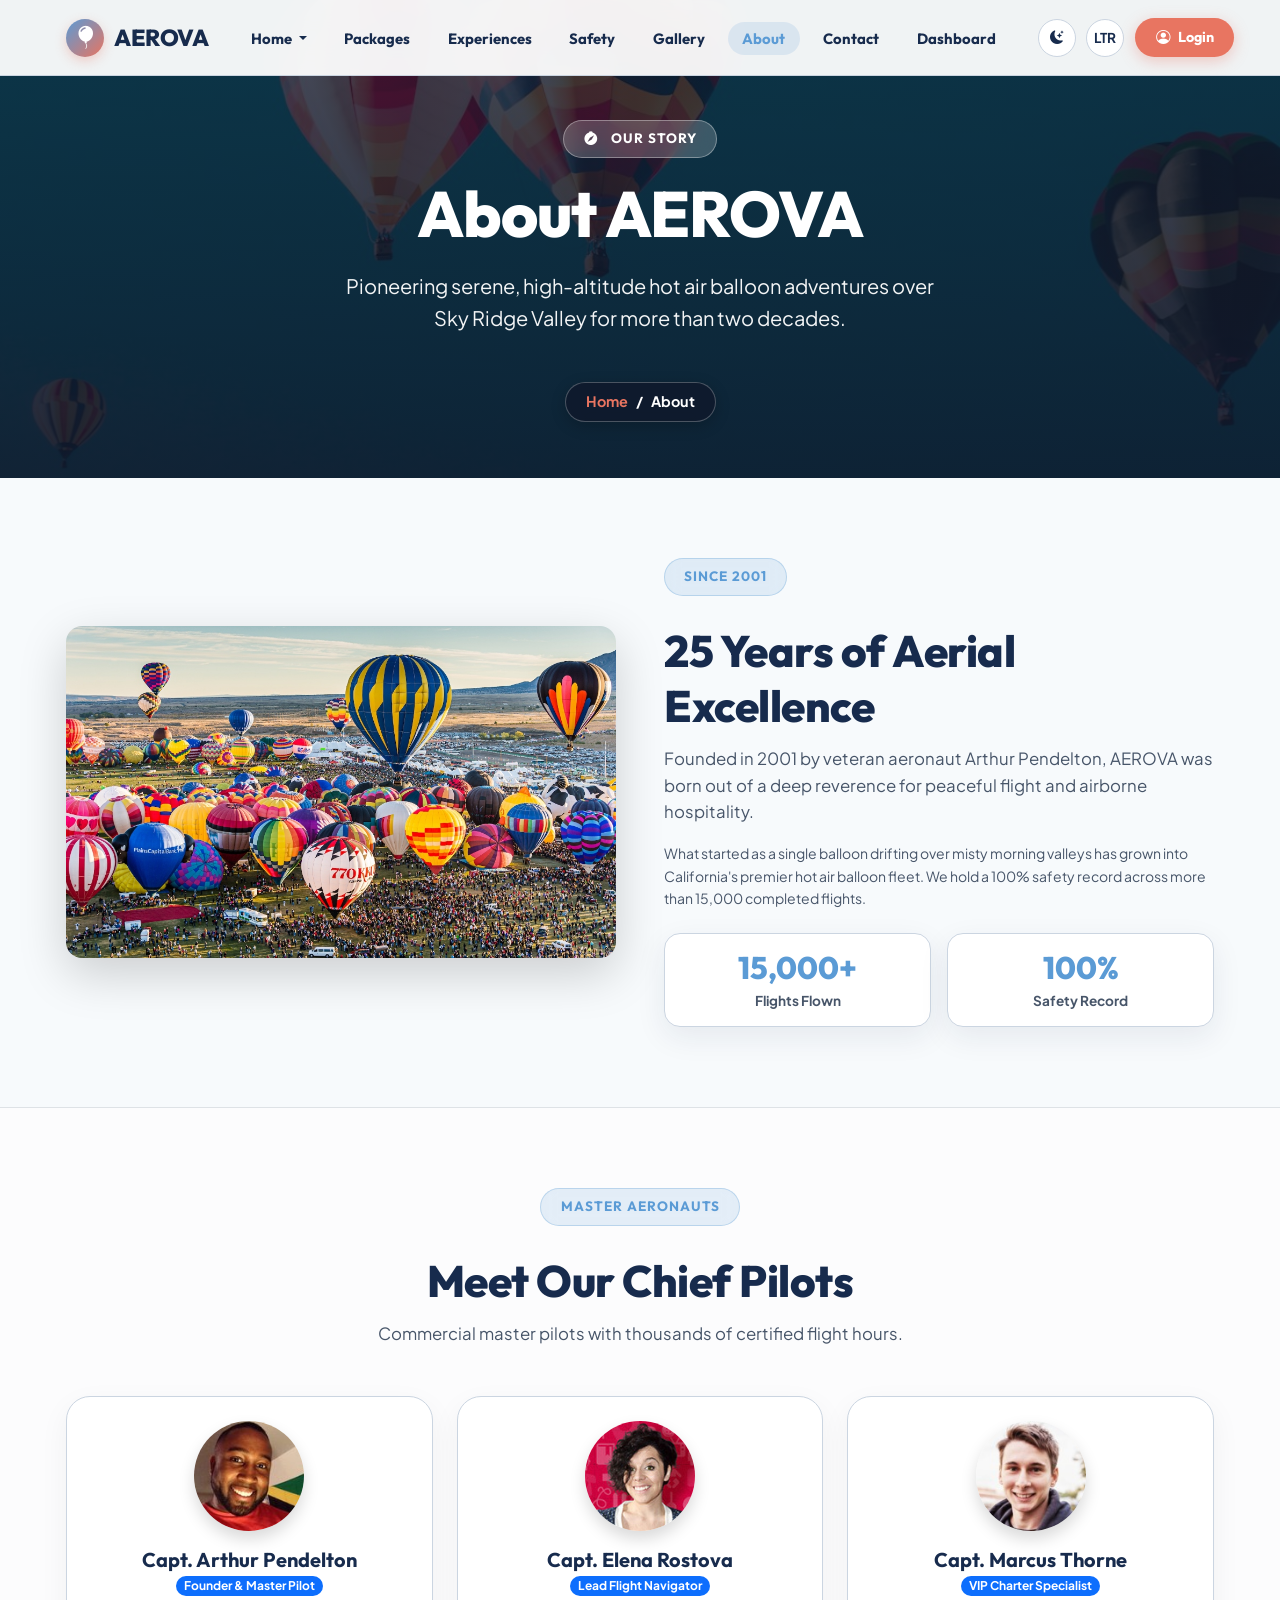
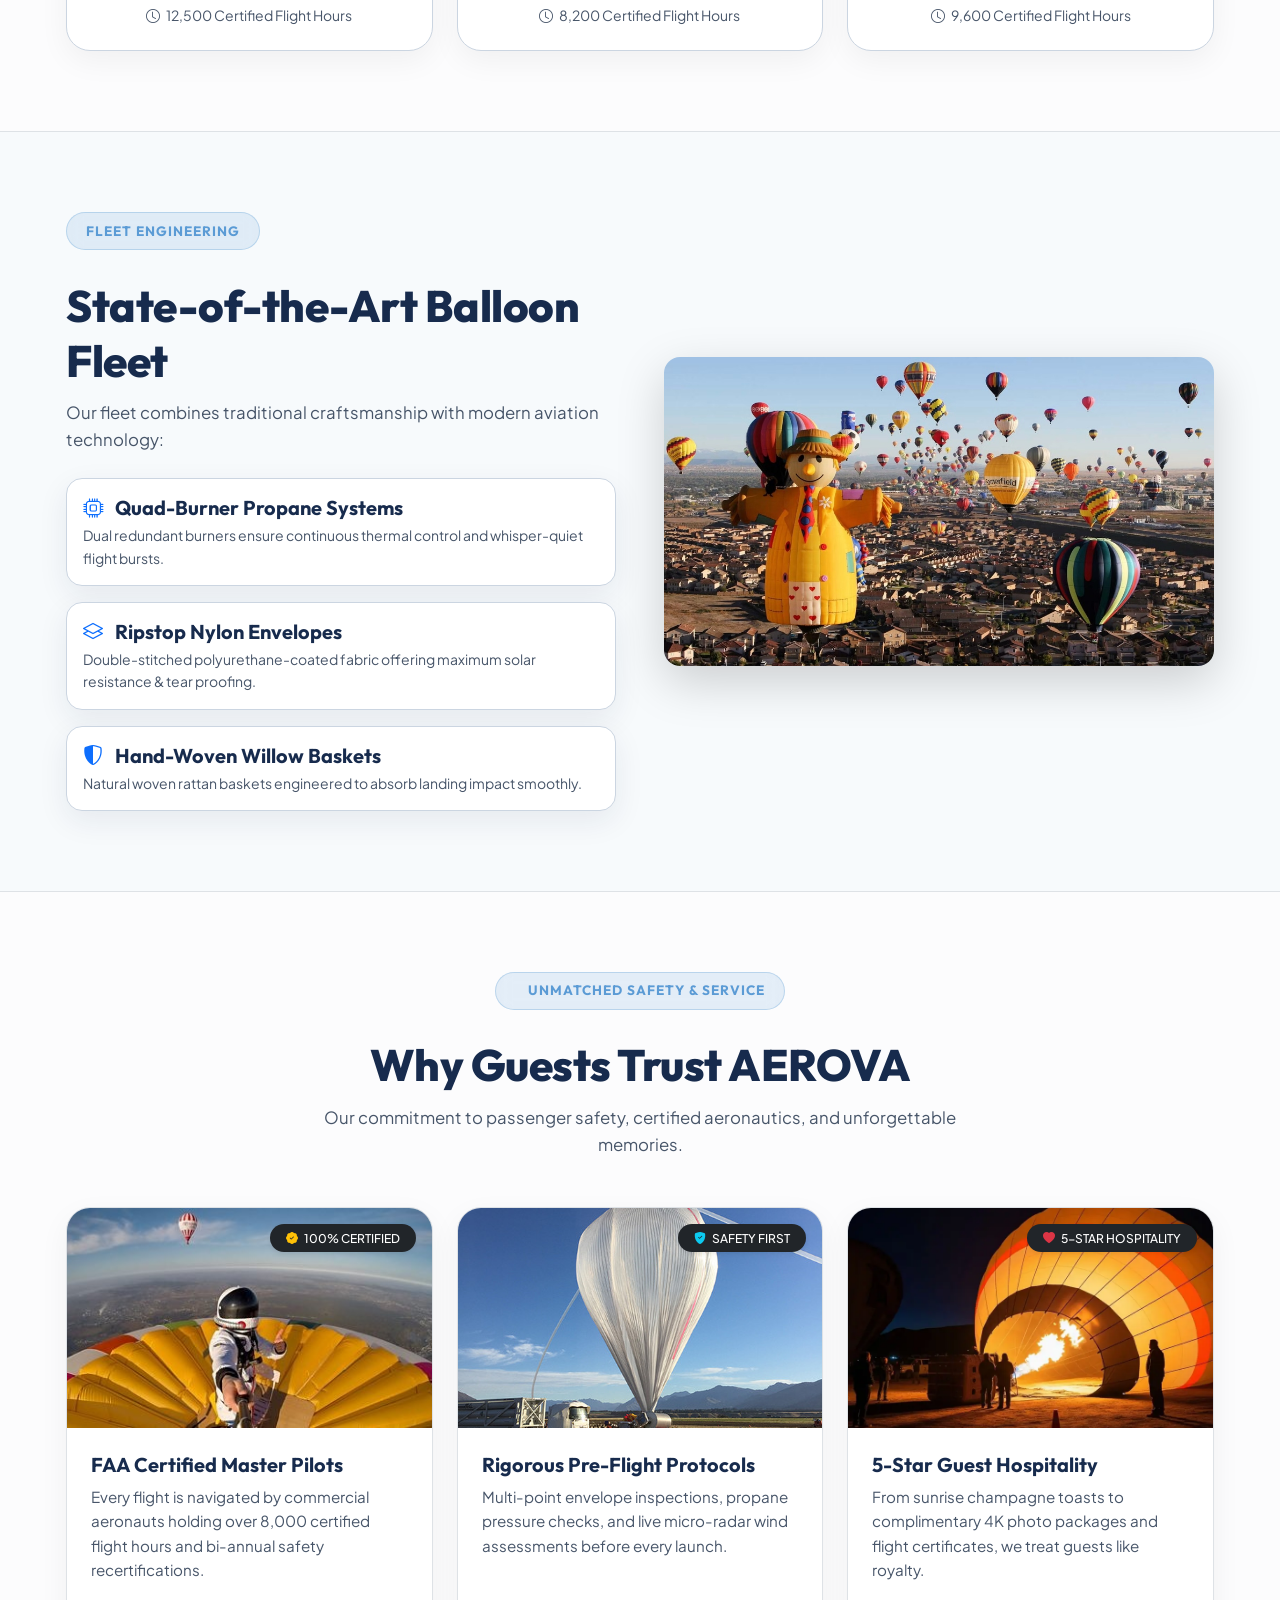
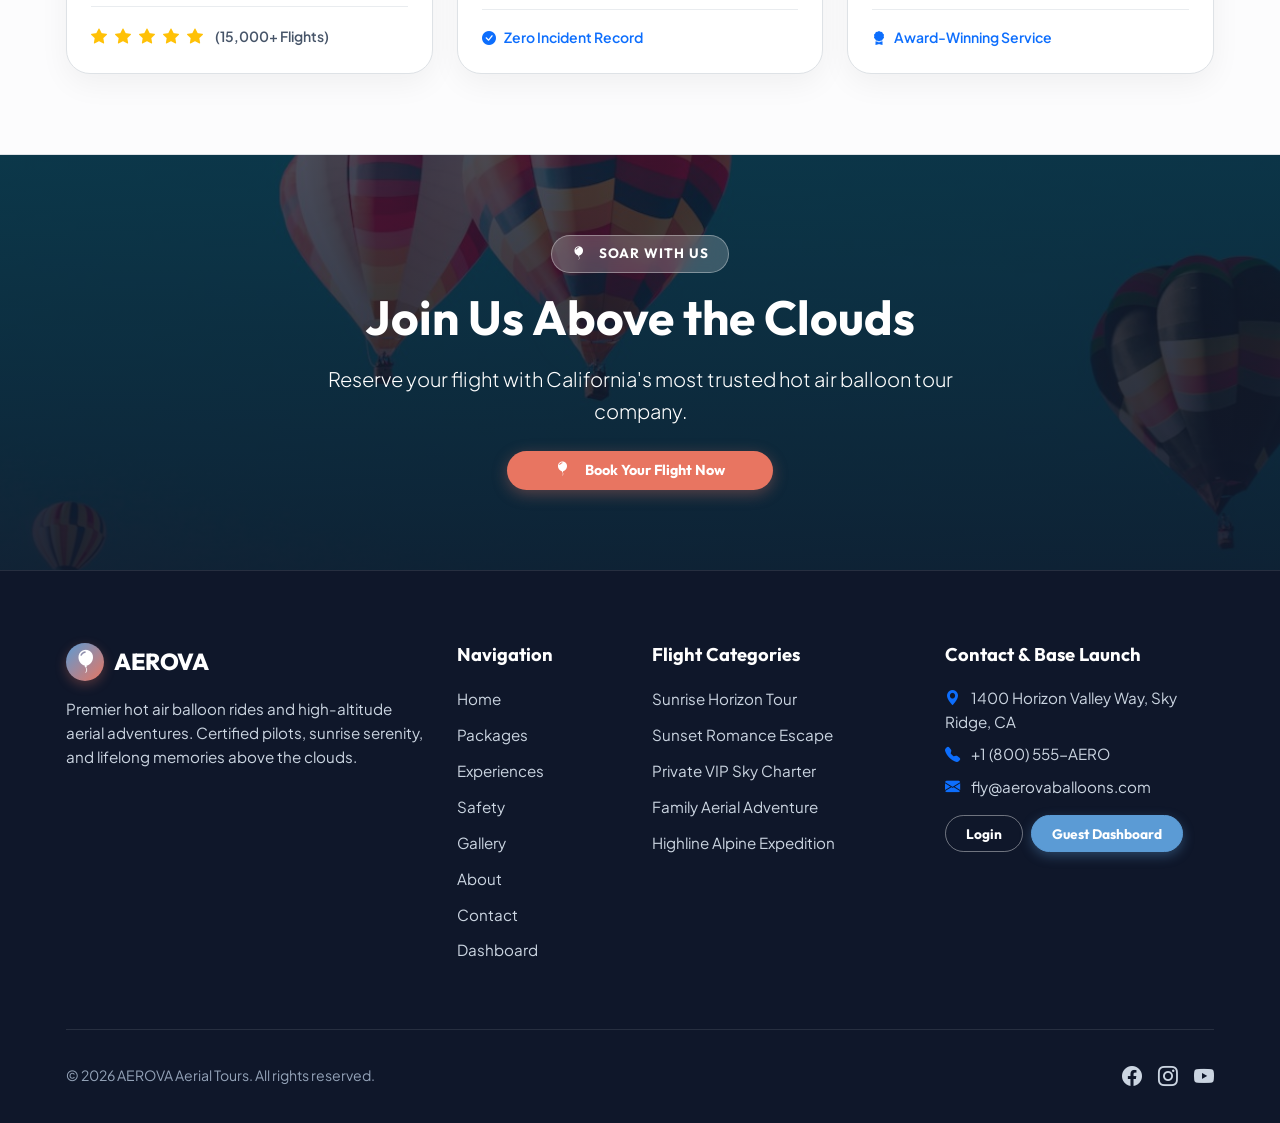
==== about.html @ 3c97b17f "first commit" ====
<!DOCTYPE html>
<html lang="en" data-theme="light" dir="ltr">
<head>
  <meta charset="UTF-8">
  <meta name="viewport" content="width=device-width, initial-scale=1.0">
  <title>AEROVA - About Our Fleet & Master Pilots</title>
  <meta name="description" content="Learn about AEROVA's history, FAA certified master pilots, balloon fleet engineering, and passion for hot air ballooning.">

  <!-- Bootstrap 5 CSS -->
  <link href="https://cdn.jsdelivr.net/npm/bootstrap@5.3.2/dist/css/bootstrap.min.css" rel="stylesheet">
  <!-- Bootstrap Icons -->
  <link href="https://cdn.jsdelivr.net/npm/bootstrap-icons@1.11.1/font/bootstrap-icons.css" rel="stylesheet">
  <!-- Master Stylesheet -->
  <link rel="stylesheet" href="assets/css/style.css">
  <!-- Favicon / Browser Tab Logo -->
  <link rel="icon" href="data:image/svg+xml,<svg xmlns='http://www.w3.org/2000/svg' viewBox='0 0 100 100'><defs><linearGradient id='aerovaGrad' x1='0%25' y1='0%25' x2='100%25' y2='100%25'><stop offset='0%25' stop-color='%23E87561'/><stop offset='100%25' stop-color='%235B9BD5'/></linearGradient></defs><circle cx='50' cy='50' r='50' fill='url(%23aerovaGrad)'/><path d='M50 18 C35 18 26 29 26 42 C26 53 35 63 43 69 L43 75 L57 75 L57 69 C65 63 74 53 74 42 C74 29 65 18 50 18 Z' fill='%23ffffff'/><rect x='44' y='78' width='12' height='8' rx='2' fill='%23ffffff'/><line x1='44' y1='73' x2='45' y2='78' stroke='%23ffffff' stroke-width='1.5'/><line x1='56' y1='73' x2='55' y2='78' stroke='%23ffffff' stroke-width='1.5'/></svg>" type="image/svg+xml">
</head>
<body>

  <!-- PAGE PRELOADER -->
  <div id="page-preloader" class="aerova-preloader">
    <div class="preloader-inner">
      <div class="preloader-balloon-wrapper">
        <div class="preloader-ring"></div>
        <div class="preloader-balloon">
          <i class="bi bi-balloon-fill"></i>
        </div>
      </div>
      <div class="preloader-brand">AEROVA</div>
      <div class="preloader-subtext">Preparing Sky Horizon Experience...</div>
      <div class="preloader-bar">
        <div class="preloader-progress"></div>
      </div>
    </div>
  </div>

  <!-- HEADER -->
  <header class="aerova-header">
    <div class="container">
      <nav class="navbar navbar-expand-lg navbar-light p-0">
        <a class="aerova-brand navbar-brand" href="index.html">
          <div class="aerova-brand-icon">
            <i class="bi bi-balloon-fill"></i>
          </div>
          <span>AEROVA</span>
        </a>

        <button class="navbar-toggler collapsed border-0 shadow-none p-2" type="button" data-bs-toggle="collapse" data-bs-target="#aerovaNavbar" aria-controls="aerovaNavbar" aria-expanded="false" aria-label="Toggle navigation">
          <span class="navbar-toggler-icon"></span>
        </button>

        <div class="collapse navbar-collapse" id="aerovaNavbar">
          <ul class="navbar-nav mx-auto mb-2 mb-lg-0 gap-lg-1">
            <li class="nav-item dropdown">
              <a class="aerova-nav-link dropdown-toggle" href="#" id="homeDropdown" role="button" data-bs-toggle="dropdown" aria-expanded="false">
                Home
              </a>
              <ul class="dropdown-menu border-0 shadow-lg rounded-3" aria-labelledby="homeDropdown">
                <li><a class="dropdown-item py-2 fw-semibold" href="index.html"><i class="bi bi-house-door-fill text-primary me-2"></i> Home 1 (Cinematic)</a></li>
                <li><a class="dropdown-item py-2 fw-semibold" href="home-2.html"><i class="bi bi-balloon-fill text-secondary me-2"></i> Home 2 (Bento & Split)</a></li>
              </ul>
            </li>
            <li class="nav-item"><a class="aerova-nav-link" href="packages.html">Packages</a></li>
            <li class="nav-item"><a class="aerova-nav-link" href="experiences.html">Experiences</a></li>
            <li class="nav-item"><a class="aerova-nav-link" href="weather.html">Safety</a></li>
            <li class="nav-item"><a class="aerova-nav-link" href="gallery.html">Gallery</a></li>
            <li class="nav-item"><a class="aerova-nav-link active" href="about.html">About</a></li>
            <li class="nav-item"><a class="aerova-nav-link" href="contact.html">Contact</a></li>
            <li class="nav-item"><a class="aerova-nav-link" href="dashboard.html">Dashboard</a></li>
          </ul>

          <div class="header-actions">
            <button class="btn-icon-toggle js-theme-toggle" title="Toggle Theme" aria-label="Toggle Theme">
              <i class="bi bi-moon-stars-fill js-theme-icon"></i>
            </button>
            <button class="btn-icon-toggle js-rtl-toggle" title="Toggle RTL" aria-label="Toggle LTR/RTL">
              <span class="js-rtl-label">LTR</span>
            </button>
            <a href="login.html" class="btn-primary-coral">
              <i class="bi bi-person-circle"></i> Login
            </a>
          </div>
        </div>
      </nav>
    </div>
  </header>

  <main>
    <!-- UNIFORM HEIGHT INNER HERO -->
    <section class="hero-inner" style="background-image: url('assets/images/about-hero-hd.jpg');">
      <div class="hero-overlay"></div>
      <div class="hero-inner-content">
        <span class="badge-eyebrow"><i class="bi bi-compass-fill me-1"></i> OUR STORY</span>
        <h1 class="hero-title">About AEROVA</h1>
        <p class="hero-subtitle">Pioneering serene, high-altitude hot air balloon adventures over Sky Ridge Valley for more than two decades.</p>
        <ul class="breadcrumb-custom">
          <li><a href="index.html">Home</a></li>
          <li>/</li>
          <li class="text-white">About</li>
        </ul>
      </div>
    </section>

    <!-- CONTENT SECTION 1: AEROVA STORY & ORIGIN -->
    <section class="section-padding">
      <div class="container">
        <div class="row align-items-center g-5">
          <div class="col-lg-6">
            <img src="assets/images/about-story.jpg" alt="AEROVA Heritage" class="img-fluid rounded-4 shadow-lg">
          </div>
          <div class="col-lg-6">
            <span class="badge-eyebrow badge-eyebrow-dark">SINCE 2001</span>
            <h2 class="section-title">25 Years of Aerial Excellence</h2>
            <p class="section-desc mb-3">
              Founded in 2001 by veteran aeronaut Arthur Pendelton, AEROVA was born out of a deep reverence for peaceful flight and airborne hospitality.
            </p>
            <p class="text-muted small mb-4">
              What started as a single balloon drifting over misty morning valleys has grown into California's premier hot air balloon fleet. We hold a 100% safety record across more than 15,000 completed flights.
            </p>
            <div class="row g-3">
              <div class="col-6">
                <div class="stat-box py-3">
                  <div class="stat-number">15,000+</div>
                  <div class="stat-label">Flights Flown</div>
                </div>
              </div>
              <div class="col-6">
                <div class="stat-box py-3">
                  <div class="stat-number">100%</div>
                  <div class="stat-label">Safety Record</div>
                </div>
              </div>
            </div>
          </div>
        </div>
      </div>
    </section>

    <!-- CONTENT SECTION 2: CHIEF PILOTS & AERONAUT CREW -->
    <section class="section-padding bg-light-subtle border-top border-bottom">
      <div class="container">
        <div class="section-header text-center">
          <span class="badge-eyebrow badge-eyebrow-dark">MASTER AERONAUTS</span>
          <h2 class="section-title">Meet Our Chief Pilots</h2>
          <p class="section-desc">Commercial master pilots with thousands of certified flight hours.</p>
        </div>

        <div class="row g-4">
          <!-- Pilot 1 -->
          <div class="col-lg-4 col-md-6">
            <div class="card-aerova text-center p-4">
              <img src="assets/images/about-pilot-1.jpg" alt="Captain Arthur Pendelton" class="rounded-circle mx-auto mb-3 shadow" style="width: 110px; height: 110px; object-fit: cover;">
              <h4 class="fw-bold fs-5 mb-1">Capt. Arthur Pendelton</h4>
              <span class="badge bg-primary rounded-pill w-auto mx-auto mb-2">Founder & Master Pilot</span>
              <p class="small text-muted mb-0"><i class="bi bi-clock me-1"></i> 12,500 Certified Flight Hours</p>
            </div>
          </div>

          <!-- Pilot 2 -->
          <div class="col-lg-4 col-md-6">
            <div class="card-aerova text-center p-4">
              <img src="assets/images/about-pilot-2.jpg" alt="Captain Elena Rostova" class="rounded-circle mx-auto mb-3 shadow" style="width: 110px; height: 110px; object-fit: cover;">
              <h4 class="fw-bold fs-5 mb-1">Capt. Elena Rostova</h4>
              <span class="badge bg-primary rounded-pill w-auto mx-auto mb-2">Lead Flight Navigator</span>
              <p class="small text-muted mb-0"><i class="bi bi-clock me-1"></i> 8,200 Certified Flight Hours</p>
            </div>
          </div>

          <!-- Pilot 3 -->
          <div class="col-lg-4 col-md-6">
            <div class="card-aerova text-center p-4">
              <img src="assets/images/about-pilot-3.jpg" alt="Captain Marcus Thorne" class="rounded-circle mx-auto mb-3 shadow" style="width: 110px; height: 110px; object-fit: cover;">
              <h4 class="fw-bold fs-5 mb-1">Capt. Marcus Thorne</h4>
              <span class="badge bg-primary rounded-pill w-auto mx-auto mb-2">VIP Charter Specialist</span>
              <p class="small text-muted mb-0"><i class="bi bi-clock me-1"></i> 9,600 Certified Flight Hours</p>
            </div>
          </div>
        </div>
      </div>
    </section>

    <!-- CONTENT SECTION 3: FLEET & ENVELOPE ENGINEERING -->
    <section class="section-padding">
      <div class="container">
        <div class="row align-items-center g-5">
          <div class="col-lg-6 order-lg-2">
            <img src="assets/images/about-fleet.jpg" alt="Fleet Engineering" class="img-fluid rounded-4 shadow-lg w-100 object-fit-cover" style="max-height: 380px;">
          </div>
          <div class="col-lg-6 order-lg-1">
            <span class="badge-eyebrow badge-eyebrow-dark">FLEET ENGINEERING</span>
            <h2 class="section-title">State-of-the-Art Balloon Fleet</h2>
            <p class="section-desc mb-4">
              Our fleet combines traditional craftsmanship with modern aviation technology:
            </p>

            <div class="stat-box text-start mb-3 p-3">
              <h5 class="fw-bold mb-1"><i class="bi bi-cpu text-primary me-2"></i> Quad-Burner Propane Systems</h5>
              <p class="small text-muted mb-0">Dual redundant burners ensure continuous thermal control and whisper-quiet flight bursts.</p>
            </div>

            <div class="stat-box text-start mb-3 p-3">
              <h5 class="fw-bold mb-1"><i class="bi bi-layers text-primary me-2"></i> Ripstop Nylon Envelopes</h5>
              <p class="small text-muted mb-0">Double-stitched polyurethane-coated fabric offering maximum solar resistance & tear proofing.</p>
            </div>

            <div class="stat-box text-start p-3">
              <h5 class="fw-bold mb-1"><i class="bi bi-shield-shaded text-primary me-2"></i> Hand-Woven Willow Baskets</h5>
              <p class="small text-muted mb-0">Natural woven rattan baskets engineered to absorb landing impact smoothly.</p>
            </div>
          </div>
        </div>
      </div>
    </section>

    <!-- CONTENT SECTION 4: PASSENGER TRUST & SAFETY EXCELLENCE -->
    <section class="section-padding bg-light-subtle border-top border-bottom">
      <div class="container">
        <div class="section-header text-center">
          <span class="badge-eyebrow badge-eyebrow-dark"><i class="bi bi-shield-check-fill me-1"></i> UNMATCHED SAFETY & SERVICE</span>
          <h2 class="section-title">Why Guests Trust AEROVA</h2>
          <p class="section-desc">Our commitment to passenger safety, certified aeronautics, and unforgettable memories.</p>
        </div>

        <div class="row g-4">
          <!-- Card 1 -->
          <div class="col-lg-4 col-md-6">
            <div class="card-aerova h-100 d-flex flex-column overflow-hidden border p-0">
              <div class="position-relative" style="height: 220px;">
                <img src="assets/images/about-trust-1.jpg" alt="FAA Certified Master Pilots" class="w-100 h-100 object-fit-cover">
                <span class="badge position-absolute top-0 end-0 m-3 px-3 py-2 rounded-pill bg-dark text-white fw-medium shadow-sm fs-7">
                  <i class="bi bi-patch-check-fill text-warning me-1"></i> 100% CERTIFIED
                </span>
              </div>
              <div class="p-4 d-flex flex-column flex-grow-1">
                <h4 class="fw-bold fs-5 mb-2">FAA Certified Master Pilots</h4>
                <p class="card-desc-aerova small text-muted mb-4">
                  Every flight is navigated by commercial aeronauts holding over 8,000 certified flight hours and bi-annual safety recertifications.
                </p>
                <div class="mt-auto pt-3 border-top border-light-subtle d-flex align-items-center gap-2 text-warning fs-6 fw-semibold">
                  <i class="bi bi-star-fill"></i><i class="bi bi-star-fill"></i><i class="bi bi-star-fill"></i><i class="bi bi-star-fill"></i><i class="bi bi-star-fill"></i>
                  <span class="text-muted small ms-1">(15,000+ Flights)</span>
                </div>
              </div>
            </div>
          </div>

          <!-- Card 2 -->
          <div class="col-lg-4 col-md-6">
            <div class="card-aerova h-100 d-flex flex-column overflow-hidden border p-0">
              <div class="position-relative" style="height: 220px;">
                <img src="assets/images/about-trust-2.jpg" alt="Pre-Flight Safety Protocols" class="w-100 h-100 object-fit-cover">
                <span class="badge position-absolute top-0 end-0 m-3 px-3 py-2 rounded-pill bg-dark text-white fw-medium shadow-sm fs-7">
                  <i class="bi bi-shield-fill-check text-info me-1"></i> SAFETY FIRST
                </span>
              </div>
              <div class="p-4 d-flex flex-column flex-grow-1">
                <h4 class="fw-bold fs-5 mb-2">Rigorous Pre-Flight Protocols</h4>
                <p class="card-desc-aerova small text-muted mb-4">
                  Multi-point envelope inspections, propane pressure checks, and live micro-radar wind assessments before every launch.
                </p>
                <div class="mt-auto pt-3 border-top border-light-subtle d-flex align-items-center text-primary fw-semibold small">
                  <i class="bi bi-check-circle-fill me-2"></i> Zero Incident Record
                </div>
              </div>
            </div>
          </div>

          <!-- Card 3 -->
          <div class="col-lg-4 col-md-6">
            <div class="card-aerova h-100 d-flex flex-column overflow-hidden border p-0">
              <div class="position-relative" style="height: 220px;">
                <img src="assets/images/about-trust-3.jpg" alt="5-Star Passenger Hospitality" class="w-100 h-100 object-fit-cover">
                <span class="badge position-absolute top-0 end-0 m-3 px-3 py-2 rounded-pill bg-dark text-white fw-medium shadow-sm fs-7">
                  <i class="bi bi-heart-fill text-danger me-1"></i> 5-STAR HOSPITALITY
                </span>
              </div>
              <div class="p-4 d-flex flex-column flex-grow-1">
                <h4 class="fw-bold fs-5 mb-2">5-Star Guest Hospitality</h4>
                <p class="card-desc-aerova small text-muted mb-4">
                  From sunrise champagne toasts to complimentary 4K photo packages and flight certificates, we treat guests like royalty.
                </p>
                <div class="mt-auto pt-3 border-top border-light-subtle d-flex align-items-center text-primary fw-semibold small">
                  <i class="bi bi-award-fill me-2"></i> Award-Winning Service
                </div>
              </div>
            </div>
          </div>
        </div>
      </div>
    </section>

    <!-- CONTENT SECTION 5: JOIN US IN THE SKY CTA -->
    <section class="section-padding text-white position-relative" style="background-image: url('assets/images/about-cta-bg.jpg'); background-size: cover; background-position: center;">
      <div class="hero-overlay"></div>
      <div class="container position-relative z-2 text-center" style="max-width: 720px;">
        <span class="badge-eyebrow mb-3"><i class="bi bi-balloon-fill me-1"></i> SOAR WITH US</span>
        <h2 class="display-5 fw-bold text-white mb-3">Join Us Above the Clouds</h2>
        <p class="lead opacity-90 mb-4">
          Reserve your flight with California's most trusted hot air balloon tour company.
        </p>
        <a href="packages.html" class="btn-primary-coral btn-lg px-5">
          <i class="bi bi-balloon-fill me-2"></i> Book Your Flight Now
        </a>
      </div>
    </section>
  </main>

  <!-- FOOTER -->
  <footer class="aerova-footer">
    <div class="container">
      <div class="row g-4 mb-5">
        <div class="col-lg-4">
          <a class="aerova-brand text-white mb-3" href="index.html">
            <div class="aerova-brand-icon">
              <i class="bi bi-balloon-fill"></i>
            </div>
            <span>AEROVA</span>
          </a>
          <p class="footer-brand-desc">
            Premier hot air balloon rides and high-altitude aerial adventures. Certified pilots, sunrise serenity, and lifelong memories above the clouds.
          </p>
        </div>

        <div class="col-6 col-lg-2">
          <h5 class="footer-title">Navigation</h5>
          <ul class="footer-links">
            <li><a href="index.html">Home</a></li>
            <li><a href="packages.html">Packages</a></li>
            <li><a href="experiences.html">Experiences</a></li>
            <li><a href="weather.html">Safety</a></li>
            <li><a href="gallery.html">Gallery</a></li>
            <li><a href="about.html">About</a></li>
            <li><a href="contact.html">Contact</a></li>
            <li><a href="dashboard.html">Dashboard</a></li>
          </ul>
        </div>

        <div class="col-6 col-lg-3">
          <h5 class="footer-title">Flight Categories</h5>
          <ul class="footer-links">
            <li><a href="packages.html">Sunrise Horizon Tour</a></li>
            <li><a href="packages.html">Sunset Romance Escape</a></li>
            <li><a href="packages.html">Private VIP Sky Charter</a></li>
            <li><a href="packages.html">Family Aerial Adventure</a></li>
            <li><a href="packages.html">Highline Alpine Expedition</a></li>
          </ul>
        </div>

        <div class="col-lg-3">
          <h5 class="footer-title">Contact & Base Launch</h5>
          <p class="small footer-contact-item mb-2"><i class="bi bi-geo-alt-fill text-primary me-2"></i> 1400 Horizon Valley Way, Sky Ridge, CA</p>
          <p class="small footer-contact-item mb-2"><i class="bi bi-telephone-fill text-primary me-2"></i> +1 (800) 555-AERO</p>
          <p class="small footer-contact-item mb-3"><i class="bi bi-envelope-fill text-primary me-2"></i> fly@aerovaballoons.com</p>
          <div class="d-flex flex-wrap align-items-center gap-2 mt-3">
            <a href="login.html" class="btn-footer-login">Login</a>
            <a href="dashboard.html" class="btn-footer-dashboard">Guest Dashboard</a>
          </div>
        </div>
      </div>

      <div class="footer-bottom d-flex flex-column flex-sm-row justify-content-between align-items-center gap-3">
        <div>&copy; 2026 AEROVA Aerial Tours. All rights reserved.</div>
        <div class="d-flex gap-3">
          <a href="#" aria-label="Facebook"><i class="bi bi-facebook fs-5"></i></a>
          <a href="#" aria-label="Instagram"><i class="bi bi-instagram fs-5"></i></a>
          <a href="#" aria-label="YouTube"><i class="bi bi-youtube fs-5"></i></a>
        </div>
      </div>
    </div>
  </footer>

  <button class="back-to-top js-back-to-top" title="Back to top" aria-label="Back to top">
    <i class="bi bi-arrow-up-short fs-3"></i>
  </button>

  <script src="https://cdn.jsdelivr.net/npm/bootstrap@5.3.2/dist/js/bootstrap.bundle.min.js"></script>
  <script src="assets/js/main.js"></script>
</body>
</html>
---- assets/css/style.css ----
/* ==========================================================================
   AEROVA - HOT AIR BALLOON RIDE & AERIAL TOUR COMPANY
   Design Token & Master Stylesheet: "Sky Horizon" Theme
   High Contrast & Accessibility Optimized (Light & Dark Modes)
   ========================================================================== */

/* --------------------------------------------------------------------------
   1. Google Fonts & CSS Custom Properties (Design Tokens)
   -------------------------------------------------------------------------- */
@import url('https://fonts.googleapis.com/css2?family=Outfit:wght@300;400;500;600;700;800&family=Plus+Jakarta+Sans:wght@400;500;600;700;800&display=swap');

:root {
  /* Brand Palette - Sky Horizon */
  --primary: #5B9BD5;          /* Sky Blue */
  --primary-hover: #3B7BB5;
  --secondary: #E87561;        /* Sunrise Coral */
  --secondary-hover: #C65440;
  --dark: #172B4D;             /* Deep Navy */
  --bg-main: #F7FAFC;          /* Cloud White */
  --surface: #FFFFFF;
  --warm-accent: #E8D7B5;      /* Warm Sand */
  --muted-text: #475569;       /* Dark slate for high contrast in light mode */
  --border-color: #CBD5E1;
  --card-shadow: 0 10px 30px rgba(23, 43, 77, 0.08);
  --card-shadow-hover: 0 20px 40px rgba(23, 43, 77, 0.15);

  /* Typography */
  --font-heading: 'Outfit', sans-serif;
  --font-body: 'Plus Jakarta Sans', sans-serif;

  /* Spacing & Borders */
  --radius-sm: 8px;
  --radius-md: 16px;
  --radius-lg: 24px;
  --radius-pill: 9999px;

  /* Transitions */
  --transition-fast: 0.2s ease;
  --transition-normal: 0.3s cubic-bezier(0.16, 1, 0.3, 1);
}

/* Dark Mode Tokens */
[data-theme="dark"] {
  --bg-main: #0B1320;
  --surface: #152238;
  --dark: #F8FAFC;             /* Pure bright text */
  --muted-text: #94A3B8;       /* High-contrast slate in dark mode */
  --border-color: #2D3748;
  --card-shadow: 0 10px 30px rgba(0, 0, 0, 0.4);
  --card-shadow-hover: 0 20px 40px rgba(0, 0, 0, 0.6);
  --warm-accent: #2A364F;
}

/* --------------------------------------------------------------------------
   2. Base Reset & High-Contrast Typography
   -------------------------------------------------------------------------- */
* {
  box-sizing: border-box;
  margin: 0;
  padding: 0;
}

html {
  scroll-behavior: smooth;
  font-size: 16px;
}

body {
  font-family: var(--font-body);
  background-color: var(--bg-main);
  color: var(--dark);
  line-height: 1.6;
  overflow-x: hidden;
  transition: background-color var(--transition-normal), color var(--transition-normal);
}

h1, h2, h3, h4, h5, h6 {
  font-family: var(--font-heading);
  color: var(--dark);
  font-weight: 700;
  line-height: 1.25;
}

a {
  text-decoration: none;
  color: inherit;
  transition: color var(--transition-fast);
}

img {
  max-width: 100%;
  height: auto;
  display: block;
}

/* Override utility text-muted to ensure high contrast in BOTH themes */
.text-muted {
  color: var(--muted-text) !important;
}

[data-theme="dark"] .bg-light-subtle {
  background-color: #111C2E !important;
  border-color: #1E293B !important;
}

[data-theme="dark"] .bg-white {
  background-color: #152238 !important;
  color: #F8FAFC !important;
}

[data-theme="dark"] .text-dark {
  color: #F8FAFC !important;
}

/* --------------------------------------------------------------------------
   3. RTL Direction Adjustments
   -------------------------------------------------------------------------- */
[dir="rtl"] {
  direction: rtl;
  text-align: right;
}

[dir="rtl"] .ms-auto { margin-right: auto !important; margin-left: 0 !important; }
[dir="rtl"] .me-auto { margin-left: auto !important; margin-right: 0 !important; }
[dir="rtl"] .text-end { text-align: left !important; }
[dir="rtl"] .text-start { text-align: right !important; }

/* --------------------------------------------------------------------------
   4. Header & Navigation Bar
   -------------------------------------------------------------------------- */
.aerova-header {
  position: fixed;
  top: 0;
  left: 0;
  right: 0;
  z-index: 1050;
  background-color: rgba(255, 255, 255, 0.94);
  backdrop-filter: blur(14px);
  -webkit-backdrop-filter: blur(14px);
  border-bottom: 1px solid var(--border-color);
  transition: all var(--transition-normal);
  padding: 0.85rem 0;
}

[data-theme="dark"] .aerova-header {
  background-color: rgba(21, 34, 56, 0.95);
}

.aerova-header .container {
  display: flex;
  align-items: center;
  justify-content: space-between;
}

.aerova-header .navbar {
  width: 100%;
  display: flex;
  align-items: center;
  justify-content: space-between;
}

.aerova-brand {
  display: flex;
  align-items: center;
  gap: 0.65rem;
  font-family: var(--font-heading);
  font-size: 1.45rem;
  font-weight: 800;
  color: var(--dark);
  letter-spacing: -0.5px;
  text-decoration: none;
  flex-shrink: 0;
}

.aerova-brand-icon {
  width: 38px;
  height: 38px;
  background: linear-gradient(135deg, var(--primary) 0%, var(--secondary) 100%);
  border-radius: 50%;
  display: flex;
  align-items: center;
  justify-content: center;
  color: #fff;
  box-shadow: 0 4px 12px rgba(232, 117, 97, 0.3);
}

.aerova-nav-link {
  font-family: var(--font-heading);
  font-weight: 700;
  font-size: 0.92rem;
  color: var(--dark);
  padding: 0.45rem 0.85rem;
  border-radius: var(--radius-pill);
  transition: all var(--transition-fast);
  text-decoration: none;
  white-space: nowrap;
}

.aerova-nav-link:hover,
.aerova-nav-link.active {
  color: var(--primary);
  background-color: rgba(91, 155, 213, 0.15);
}

.aerova-header .navbar-toggler {
  border: 1.5px solid var(--border-color);
  border-radius: var(--radius-sm);
  padding: 0.45rem 0.65rem;
  background-color: var(--surface);
  color: var(--dark);
  box-shadow: none !important;
  outline: none !important;
  cursor: pointer;
  align-items: center;
  justify-content: center;
}

.aerova-header .navbar-toggler:focus {
  box-shadow: 0 0 0 3px rgba(91, 155, 213, 0.25) !important;
}

.aerova-header .navbar-toggler-icon {
  background-image: url("data:image/svg+xml,%3csvg xmlns='http://www.w3.org/2000/svg' viewBox='0 0 30 30'%3e%3cpath stroke='%23172B4D' stroke-linecap='round' stroke-miterlimit='10' stroke-width='2.5' d='M4 7h22M4 15h22M4 23h22'/%3e%3c/svg%3e");
  transition: background-image 0.25s ease;
}

[data-theme="dark"] .aerova-header .navbar-toggler-icon {
  background-image: url("data:image/svg+xml,%3csvg xmlns='http://www.w3.org/2000/svg' viewBox='0 0 30 30'%3e%3cpath stroke='%23F8FAFC' stroke-linecap='round' stroke-miterlimit='10' stroke-width='2.5' d='M4 7h22M4 15h22M4 23h22'/%3e%3c/svg%3e");
}

/* Swapping Hamburger to Close (X) Icon ONLY when mobile menu is actually open */
.aerova-header .navbar-toggler[aria-expanded="true"] .navbar-toggler-icon,
.aerova-header .navbar-toggler.is-active .navbar-toggler-icon {
  background-image: url("data:image/svg+xml,%3csvg xmlns='http://www.w3.org/2000/svg' viewBox='0 0 30 30'%3e%3cpath stroke='%23172B4D' stroke-linecap='round' stroke-miterlimit='10' stroke-width='2.5' d='M6 6L24 24M24 6L6 24'/%3e%3c/svg%3e") !important;
}

[data-theme="dark"] .aerova-header .navbar-toggler[aria-expanded="true"] .navbar-toggler-icon,
[data-theme="dark"] .aerova-header .navbar-toggler.is-active .navbar-toggler-icon {
  background-image: url("data:image/svg+xml,%3csvg xmlns='http://www.w3.org/2000/svg' viewBox='0 0 30 30'%3e%3cpath stroke='%23F8FAFC' stroke-linecap='round' stroke-miterlimit='10' stroke-width='2.5' d='M6 6L24 24M24 6L6 24'/%3e%3c/svg%3e") !important;
}

/* Desktop Navbar Layout (992px, 1024px, 1280px, 1440px+) */
@media (min-width: 992px) {
  .aerova-header .navbar-toggler {
    display: none !important;
  }

  .aerova-header .container {
    display: flex !important;
    align-items: center !important;
    justify-content: space-between !important;
    width: 100% !important;
  }

  .aerova-header .navbar {
    display: flex !important;
    align-items: center !important;
    justify-content: space-between !important;
    width: 100% !important;
    max-width: 100% !important;
    margin: 0 !important;
  }

  .aerova-brand {
    margin-right: 1.5rem !important;
    flex-shrink: 0;
  }

  .aerova-header .navbar-collapse {
    display: flex !important;
    align-items: center !important;
    justify-content: space-between !important;
    flex-grow: 1 !important;
    position: static !important;
    background: transparent !important;
    box-shadow: none !important;
    border: none !important;
    padding: 0 !important;
    margin: 0 !important;
  }
  
  .aerova-header .navbar-nav {
    display: flex !important;
    flex-direction: row !important;
    align-items: center !important;
    justify-content: center !important;
    gap: 0.5rem !important;
    margin: 0 auto !important;
  }

  .aerova-nav-link {
    padding: 0.45rem 0.85rem;
    font-size: 0.92rem;
  }

  .header-actions {
    display: flex !important;
    align-items: center !important;
    gap: 0.65rem !important;
    margin: 0 !important;
    margin-left: 1.5rem !important;
    padding-left: 0 !important;
    padding-right: 0 !important;
    border-left: none !important;
    border-right: none !important;
    flex-shrink: 0;
  }
}

[dir="rtl"] @media (min-width: 992px) {
  .aerova-brand {
    margin-right: 0 !important;
    margin-left: 1.5rem !important;
  }
  .header-actions {
    margin-left: 0 !important;
    margin-right: 1.5rem !important;
  }
}

@media (min-width: 992px) and (max-width: 1199.98px) {
  .aerova-brand {
    font-size: 1.25rem;
    margin-right: 0.85rem !important;
  }

  .aerova-brand-icon {
    width: 32px;
    height: 32px;
  }

  .aerova-header .navbar-nav {
    gap: 0.25rem !important;
  }

  .aerova-nav-link {
    padding: 0.35rem 0.5rem;
    font-size: 0.82rem;
  }

  .header-actions {
    gap: 0.4rem !important;
    margin-left: 0.85rem !important;
  }

  .btn-primary-coral {
    padding: 0.35rem 0.85rem;
    font-size: 0.82rem;
  }

  .btn-icon-toggle {
    width: 32px;
    height: 32px;
    font-size: 0.78rem;
  }
}

@media (min-width: 1200px) {
  .aerova-brand {
    font-size: 1.45rem;
    margin-right: 1.75rem !important;
  }

  .aerova-header .navbar-nav {
    gap: 0.55rem !important;
  }

  .aerova-nav-link {
    padding: 0.45rem 0.9rem;
    font-size: 0.93rem;
  }

  .header-actions {
    gap: 0.65rem !important;
    margin-left: 1.75rem !important;
  }
}

/* Mobile & Tablet Collapsed Drawer (< 992px) */
@media (max-width: 991.98px) {
  .aerova-header .container {
    display: flex;
    align-items: center;
    justify-content: space-between;
  }

  .aerova-header .navbar {
    width: 100% !important;
    display: flex;
    align-items: center;
    justify-content: space-between;
  }

  .aerova-header .navbar-toggler {
    display: inline-flex !important;
  }

  .aerova-header .navbar-collapse {
    position: absolute;
    top: calc(100% + 10px);
    left: 1rem;
    right: 1rem;
    background-color: var(--surface);
    border: 1px solid var(--border-color);
    border-radius: var(--radius-md);
    box-shadow: 0 15px 35px rgba(0, 0, 0, 0.15);
    padding: 1.25rem;
    max-height: 85vh;
    overflow-y: auto;
    -webkit-overflow-scrolling: touch;
    overscroll-behavior: contain;
    touch-action: pan-y;
    z-index: 1060;
  }

  .aerova-header .navbar-collapse:not(.show) {
    display: none !important;
  }

  .aerova-header .navbar-collapse.show {
    display: block !important;
  }

  /* Prevent background page scrolling when mobile menu drawer is open */
  html.mobile-menu-open,
  body.mobile-menu-open {
    overflow: hidden !important;
    height: 100% !important;
    touch-action: none !important;
  }

  .aerova-header .navbar-nav {
    display: flex;
    flex-direction: column;
    gap: 0.35rem;
    margin-bottom: 1.25rem !important;
  }

  .aerova-nav-link {
    display: block;
    width: 100%;
    padding: 0.65rem 1rem;
    font-size: 1rem;
    border-radius: var(--radius-sm);
  }

  .aerova-header .header-actions {
    display: flex;
    align-items: center;
    justify-content: space-between;
    gap: 0.75rem;
    padding-top: 1rem;
    border-top: 1px solid var(--border-color);
    width: 100%;
  }

  .aerova-header .header-actions .btn-primary-coral {
    flex-grow: 1;
    justify-content: center;
  }
}

/* Navbar Dropdown Enhancements */
.navbar-nav .dropdown-menu {
  background-color: var(--surface);
  border: 1px solid var(--border-color);
  box-shadow: var(--card-shadow);
  padding: 0.5rem;
}

.navbar-nav .dropdown-item {
  color: var(--dark);
  font-family: var(--font-heading);
  font-weight: 600;
  border-radius: var(--radius-sm);
  transition: all var(--transition-fast);
}

.navbar-nav .dropdown-item:hover,
.navbar-nav .dropdown-item.active {
  background-color: rgba(91, 155, 213, 0.12);
  color: var(--primary);
}

/* --------------------------------------------------------------------------
   4b. Subtle Section Background Watermark (Reference Image Inspired)
   -------------------------------------------------------------------------- */
.bg-watermark-section {
  position: relative;
  background-size: cover;
  background-position: center;
  background-attachment: fixed;
  isolation: isolate;
}

.bg-watermark-overlay {
  position: absolute;
  inset: 0;
  background: rgba(247, 250, 252, 0.90);
  backdrop-filter: blur(6px);
  -webkit-backdrop-filter: blur(6px);
  z-index: -1;
}

[data-theme="dark"] .bg-watermark-overlay {
  background: rgba(11, 19, 32, 0.92);
}

/* Control Buttons (Theme, RTL, Dashboard, Login) */
.header-actions {
  display: flex;
  align-items: center;
  gap: 0.65rem;
  flex-shrink: 0;
}

.btn-icon-toggle {
  width: 38px;
  height: 38px;
  border-radius: 50%;
  border: 1.5px solid var(--border-color);
  background: var(--surface);
  color: var(--dark);
  display: inline-flex;
  align-items: center;
  justify-content: center;
  cursor: pointer;
  font-weight: 700;
  font-size: 0.85rem;
  transition: all var(--transition-fast);
}

.btn-icon-toggle:hover {
  background: var(--primary);
  color: #ffffff;
  border-color: var(--primary);
}

.btn-secondary-action {
  background-color: transparent;
  border: 2px solid var(--primary);
  color: var(--primary);
  font-family: var(--font-heading);
  font-weight: 700;
  font-size: 0.9rem;
  padding: 0.45rem 1.2rem;
  border-radius: var(--radius-pill);
  transition: all var(--transition-fast);
}

.btn-secondary-action:hover {
  background-color: var(--primary);
  color: #ffffff;
}

.btn-primary-coral {
  background-color: var(--secondary);
  border: none;
  color: #ffffff !important;
  font-family: var(--font-heading);
  font-weight: 700;
  font-size: 0.9rem;
  padding: 0.5rem 1.3rem;
  border-radius: var(--radius-pill);
  box-shadow: 0 4px 15px rgba(232, 117, 97, 0.35);
  transition: all var(--transition-fast);
  display: inline-flex;
  align-items: center;
  gap: 0.5rem;
}

.btn-primary-coral:hover {
  background-color: var(--secondary-hover);
  color: #ffffff !important;
  transform: translateY(-2px);
  box-shadow: 0 6px 20px rgba(232, 117, 97, 0.45);
}

.btn-primary-sky {
  background-color: var(--primary);
  border: none;
  color: #ffffff !important;
  font-family: var(--font-heading);
  font-weight: 700;
  font-size: 0.9rem;
  padding: 0.5rem 1.3rem;
  border-radius: var(--radius-pill);
  box-shadow: 0 4px 15px rgba(91, 155, 213, 0.35);
  transition: all var(--transition-fast);
  display: inline-flex;
  align-items: center;
  gap: 0.5rem;
}

.btn-primary-sky:hover {
  background-color: var(--primary-hover);
  color: #ffffff !important;
  transform: translateY(-2px);
  box-shadow: 0 6px 20px rgba(91, 155, 213, 0.45);
}

.filter-btn-aerova {
  font-family: var(--font-heading);
  font-weight: 700;
  font-size: 0.95rem;
  padding: 0.65rem 1.6rem;
  border-radius: var(--radius-pill);
  transition: all var(--transition-fast);
  border: 2px solid var(--dark) !important;
  background-color: var(--surface) !important;
  color: var(--dark) !important;
  cursor: pointer;
  display: inline-flex;
  align-items: center;
  justify-content: center;
  box-shadow: 0 4px 10px rgba(0, 0, 0, 0.05);
}

.filter-btn-aerova:hover {
  background-color: var(--primary) !important;
  color: #ffffff !important;
  border-color: var(--primary) !important;
  transform: translateY(-2px);
  box-shadow: 0 6px 15px rgba(91, 155, 213, 0.35);
}

.filter-btn-aerova.active {
  background-color: var(--dark) !important;
  color: #ffffff !important;
  border-color: var(--dark) !important;
  box-shadow: 0 6px 20px rgba(23, 43, 77, 0.35);
}

[data-theme="dark"] .filter-btn-aerova {
  border-color: rgba(255, 255, 255, 0.3) !important;
  background-color: var(--surface) !important;
  color: #ffffff !important;
}

[data-theme="dark"] .filter-btn-aerova.active {
  background-color: var(--primary) !important;
  color: #ffffff !important;
  border-color: var(--primary) !important;
  box-shadow: 0 6px 20px rgba(91, 155, 213, 0.5);
}

/* --------------------------------------------------------------------------
   5. Hero Sections (Home & Inner Pages)
   -------------------------------------------------------------------------- */
.hero-home {
  position: relative;
  min-height: 90vh;
  padding-top: 7.5rem;
  padding-bottom: 5rem;
  display: flex;
  align-items: center;
  background-size: cover;
  background-position: center;
  background-repeat: no-repeat;
  color: #ffffff;
}

.hero-overlay {
  position: absolute;
  inset: 0;
  background: linear-gradient(180deg, rgba(15, 23, 42, 0.75) 0%, rgba(15, 23, 42, 0.92) 100%);
  z-index: 1;
}

.hero-content {
  position: relative;
  z-index: 2;
}

.badge-eyebrow {
  display: inline-flex;
  align-items: center;
  gap: 0.5rem;
  padding: 0.45rem 1.2rem;
  border-radius: var(--radius-pill);
  background: rgba(255, 255, 255, 0.2);
  backdrop-filter: blur(8px);
  color: #ffffff;
  font-family: var(--font-heading);
  font-weight: 700;
  font-size: 0.85rem;
  text-transform: uppercase;
  letter-spacing: 1px;
  margin-bottom: 1.2rem;
  border: 1px solid rgba(255, 255, 255, 0.35);
}

.badge-eyebrow-dark {
  background: rgba(91, 155, 213, 0.15);
  color: var(--primary);
  border: 1px solid rgba(91, 155, 213, 0.3);
}

.hero-title {
  font-size: clamp(2.5rem, 5vw, 4.2rem);
  font-weight: 800;
  letter-spacing: -1px;
  color: #ffffff;
  line-height: 1.15;
  margin-bottom: 1.2rem;
}

.hero-subtitle {
  font-size: clamp(1.05rem, 2vw, 1.25rem);
  color: rgba(255, 255, 255, 0.95);
  max-width: 620px;
  margin-bottom: 2rem;
  font-weight: 400;
}

/* Uniform Height Hero for ALL Inner Pages */
.hero-inner {
  position: relative;
  min-height: 420px;
  padding-top: 7.5rem;
  padding-bottom: 3.5rem;
  display: flex;
  align-items: center;
  justify-content: center;
  background-size: cover;
  background-position: center;
  color: #ffffff;
  text-align: center;
}

.hero-inner-content {
  position: relative;
  z-index: 2;
  max-width: 750px;
  margin: 0 auto;
  padding: 0 1rem;
}

.breadcrumb-custom {
  display: inline-flex;
  align-items: center;
  justify-content: center;
  gap: 0.5rem;
  font-size: 0.9rem;
  font-weight: 700;
  color: #ffffff !important;
  list-style: none;
  padding: 0.45rem 1.25rem;
  margin: 1rem auto 0 auto;
  background: rgba(15, 23, 42, 0.75);
  border-radius: var(--radius-pill);
  border: 1px solid rgba(255, 255, 255, 0.25);
  backdrop-filter: blur(10px);
  box-shadow: 0 4px 15px rgba(0, 0, 0, 0.2);
}

.breadcrumb-custom a {
  color: var(--secondary) !important;
  text-decoration: none;
}

.breadcrumb-custom a:hover {
  color: #ffffff !important;
}

.breadcrumb-custom li {
  color: #ffffff !important;
}

/* --------------------------------------------------------------------------
   6. General Section Layouts & Components
   -------------------------------------------------------------------------- */
.section-padding {
  padding: 5rem 0;
}

.section-header {
  margin-bottom: 3rem;
}

.section-header.text-center {
  max-width: 680px;
  margin-left: auto;
  margin-right: auto;
}

.section-title {
  font-size: clamp(1.8rem, 3.5vw, 2.75rem);
  font-weight: 800;
  letter-spacing: -0.5px;
  margin-top: 0.5rem;
  margin-bottom: 0.8rem;
}

.section-desc {
  color: var(--muted-text);
  font-size: 1.05rem;
  margin-bottom: 0;
}

/* --------------------------------------------------------------------------
   7. Modern Card System (Visual-First, Non-Square, High Contrast)
   -------------------------------------------------------------------------- */
.card-aerova {
  background-color: var(--surface);
  border-radius: var(--radius-md);
  border: 1px solid var(--border-color);
  overflow: hidden;
  box-shadow: var(--card-shadow);
  transition: transform var(--transition-normal), box-shadow var(--transition-normal);
  display: flex;
  flex-direction: column;
  height: 100%;
}

.card-aerova:hover {
  transform: translateY(-8px);
  box-shadow: var(--card-shadow-hover);
}

.card-img-wrapper {
  position: relative;
  width: 100%;
  height: 240px;
  overflow: hidden;
}

.card-img-wrapper img {
  width: 100%;
  height: 100%;
  object-fit: cover;
  transition: transform 0.5s ease;
}

.card-aerova:hover .card-img-wrapper img {
  transform: scale(1.08);
}

.card-badge-top {
  position: absolute;
  top: 1rem;
  left: 1rem;
  background: rgba(15, 23, 42, 0.85);
  backdrop-filter: blur(8px);
  color: #ffffff;
  font-family: var(--font-heading);
  font-size: 0.78rem;
  font-weight: 700;
  padding: 0.35rem 0.85rem;
  border-radius: var(--radius-pill);
  z-index: 2;
}

[dir="rtl"] .card-badge-top {
  left: auto;
  right: 1rem;
}

.card-price-tag {
  position: absolute;
  bottom: 1rem;
  right: 1rem;
  background: var(--secondary);
  color: #ffffff !important;
  font-family: var(--font-heading);
  font-weight: 800;
  font-size: 1.1rem;
  padding: 0.35rem 0.9rem;
  border-radius: var(--radius-pill);
  box-shadow: 0 4px 10px rgba(0, 0, 0, 0.3);
  z-index: 2;
}

[dir="rtl"] .card-price-tag {
  right: auto;
  left: 1rem;
}

.card-body-aerova {
  padding: 1.5rem;
  display: flex;
  flex-direction: column;
  flex-grow: 1;
}

.card-title-aerova {
  font-size: 1.35rem;
  font-weight: 700;
  margin-bottom: 0.5rem;
  color: var(--dark);
}

.card-meta-list {
  display: flex;
  flex-wrap: wrap;
  gap: 1rem;
  margin-bottom: 1rem;
  font-size: 0.88rem;
  color: var(--muted-text);
  font-weight: 600;
}

.card-meta-item {
  display: inline-flex;
  align-items: center;
  gap: 0.35rem;
}

.card-meta-item i {
  color: var(--primary);
}

.card-desc-aerova {
  color: var(--muted-text);
  font-size: 0.95rem;
  margin-bottom: 1.25rem;
  flex-grow: 1;
}

.card-footer-aerova {
  margin-top: auto;
  padding-top: 0.85rem;
  border-top: 1px solid var(--border-color);
  display: flex;
  align-items: center;
  justify-content: space-between;
  gap: 0.5rem;
}

.card-footer-aerova span,
.card-footer-aerova small {
  font-size: 0.84rem;
  font-weight: 600;
  display: inline-flex;
  align-items: center;
}

.card-footer-aerova .btn-primary-coral,
.card-footer-aerova .btn-primary-sky {
  padding: 0.38rem 0.95rem;
  font-size: 0.82rem;
  white-space: nowrap;
  flex-shrink: 0;
}

/* Horizontal Editorial Card */
.card-horizontal-aerova {
  display: flex;
  flex-direction: row;
  background: var(--surface);
  border-radius: var(--radius-lg);
  border: 1px solid var(--border-color);
  overflow: hidden;
  box-shadow: var(--card-shadow);
  transition: transform var(--transition-normal);
  height: 100%;
}

@media (min-width: 992px) {
  .card-horizontal-aerova {
    min-height: 240px;
  }
}

.card-horizontal-aerova:hover {
  transform: translateY(-5px);
}

.card-horizontal-img {
  width: 42%;
  min-height: 240px;
  position: relative;
  flex-shrink: 0;
}

.card-horizontal-img img {
  width: 100%;
  height: 100%;
  object-fit: cover;
}

.card-horizontal-content {
  width: 58%;
  padding: 1.8rem;
  display: flex;
  flex-direction: column;
  justify-content: center;
}

@media (min-width: 992px) and (max-width: 1199.98px) {
  .card-horizontal-img {
    width: 38%;
  }
  .card-horizontal-content {
    width: 62%;
    padding: 1.25rem 1.4rem;
  }
  .card-horizontal-content h4 {
    font-size: 1.05rem;
    margin-bottom: 0.35rem;
  }
  .card-horizontal-content p {
    font-size: 0.85rem;
    margin-bottom: 0.75rem;
  }
}

@media (max-width: 991.98px) {
  .card-horizontal-aerova {
    flex-direction: column;
  }
  .card-horizontal-img, .card-horizontal-content {
    width: 100%;
  }
  .card-horizontal-img {
    height: 220px;
    min-height: 220px;
  }
  .card-horizontal-content {
    padding: 1.5rem;
  }
}

/* Asymmetric Bento Box Layout */
.bento-grid {
  display: grid;
  grid-template-columns: repeat(12, 1fr);
  gap: 1.5rem;
}

.bento-card-large {
  grid-column: span 7;
}

.bento-card-small {
  grid-column: span 5;
}

.bento-card-tall {
  grid-column: span 4;
  grid-row: span 2;
}

@media (max-width: 991.98px) {
  .bento-card-large, .bento-card-small, .bento-card-tall {
    grid-column: span 12;
  }
}

/* Overlay Image Card */
.card-overlay-aerova {
  position: relative;
  border-radius: var(--radius-lg);
  overflow: hidden;
  height: 320px;
  box-shadow: var(--card-shadow);
}

.card-overlay-aerova img {
  width: 100%;
  height: 100%;
  object-fit: cover;
  transition: transform 0.5s ease;
}

.card-overlay-aerova:hover img {
  transform: scale(1.08);
}

.card-overlay-content {
  position: absolute;
  inset: 0;
  background: linear-gradient(180deg, rgba(15, 23, 42, 0.15) 0%, rgba(15, 23, 42, 0.92) 100%);
  padding: 1.8rem;
  display: flex;
  flex-direction: column;
  justify-content: flex-end;
  align-items: flex-start;
  color: #ffffff;
}

/* --------------------------------------------------------------------------
   8. Stats & Spec Indicators
   -------------------------------------------------------------------------- */
.stat-box {
  background: var(--surface);
  border-radius: var(--radius-md);
  border: 1px solid var(--border-color);
  padding: 1.25rem 0.85rem;
  text-align: center;
  box-shadow: var(--card-shadow);
  height: 100%;
}

.stat-number {
  font-family: var(--font-heading);
  font-size: 1.95rem;
  font-weight: 800;
  color: var(--primary);
  line-height: 1.15;
  margin-bottom: 0.35rem;
  word-break: normal;
}

.stat-label {
  font-size: 0.85rem;
  color: var(--muted-text);
  font-weight: 700;
  line-height: 1.3;
}

@media (max-width: 575.98px) {
  .stat-box {
    padding: 0.85rem 0.5rem;
  }
  .stat-number {
    font-size: 1.35rem !important;
  }
  .stat-label {
    font-size: 0.78rem !important;
  }
}

/* --------------------------------------------------------------------------
   9. Weather & Safety UI Components
   -------------------------------------------------------------------------- */
.weather-status-card {
  background: linear-gradient(135deg, #0F172A 0%, #1E293B 100%);
  border-radius: var(--radius-lg);
  padding: 2.2rem;
  color: #ffffff;
  box-shadow: 0 15px 35px rgba(0, 0, 0, 0.3);
}

.weather-badge-success {
  display: inline-flex;
  align-items: center;
  gap: 0.5rem;
  background: rgba(46, 204, 113, 0.25);
  border: 1px solid rgba(46, 204, 113, 0.6);
  color: #2ECC71;
  font-weight: 700;
  padding: 0.4rem 1rem;
  border-radius: var(--radius-pill);
  font-size: 0.88rem;
}

.weather-metric {
  background: rgba(255, 255, 255, 0.1);
  border-radius: var(--radius-sm);
  padding: 1rem 0.65rem;
  border: 1px solid rgba(255, 255, 255, 0.15);
  height: 100%;
}

@media (max-width: 575.98px) {
  .weather-metric {
    padding: 0.75rem 0.4rem;
  }
  .weather-metric .fs-4 {
    font-size: 1.15rem !important;
  }
}

/* --------------------------------------------------------------------------
   9b. Guest Flight Journey Timeline
   -------------------------------------------------------------------------- */
.timeline-step-card {
  background: var(--surface);
  border: 1px solid var(--border-color);
  border-radius: var(--radius-md);
  padding: 2rem 1.5rem;
  position: relative;
  box-shadow: var(--card-shadow);
  height: 100%;
  transition: transform var(--transition-normal);
}

.timeline-step-card:hover {
  transform: translateY(-5px);
}

.timeline-step-badge {
  width: 46px;
  height: 46px;
  border-radius: 50%;
  background: linear-gradient(135deg, var(--primary) 0%, var(--secondary) 100%);
  color: #ffffff !important;
  font-family: var(--font-heading);
  font-weight: 800;
  font-size: 1.15rem;
  display: flex;
  align-items: center;
  justify-content: center;
  margin-bottom: 1.2rem;
  box-shadow: 0 4px 14px rgba(91, 155, 213, 0.35);
}

/* --------------------------------------------------------------------------
   9c. Guest Testimonials & Reviews Styling
   -------------------------------------------------------------------------- */
.testimonial-card-aerova {
  background: var(--surface);
  border: 1px solid var(--border-color);
  border-radius: var(--radius-md);
  padding: 2rem;
  box-shadow: var(--card-shadow);
  height: 100%;
  display: flex;
  flex-direction: column;
  transition: transform var(--transition-normal);
}

.testimonial-card-aerova:hover {
  transform: translateY(-5px);
}

.testimonial-author-avatar {
  width: 50px;
  height: 50px;
  border-radius: 50%;
  object-fit: cover;
  border: 2px solid var(--primary);
}

/* --------------------------------------------------------------------------
   10. Customer Dashboard Styling
   -------------------------------------------------------------------------- */
.dashboard-wrapper {
  display: flex;
  min-height: 100vh;
  padding-top: 70px;
}

.dashboard-sidebar {
  width: 270px;
  background: var(--surface);
  border-right: 1px solid var(--border-color);
  padding: 1.8rem 1rem;
  flex-shrink: 0;
  transition: all var(--transition-normal);
}

[dir="rtl"] .dashboard-sidebar {
  border-right: none;
  border-left: 1px solid var(--border-color);
}

.dashboard-nav-item {
  display: flex;
  align-items: center;
  gap: 0.8rem;
  padding: 0.75rem 1rem;
  border-radius: var(--radius-sm);
  font-weight: 600;
  color: var(--muted-text);
  margin-bottom: 0.35rem;
  transition: all var(--transition-fast);
}

.dashboard-nav-item:hover,
.dashboard-nav-item.active {
  background: rgba(91, 155, 213, 0.15);
  color: var(--primary);
}

.dashboard-main {
  flex-grow: 1;
  padding: 2.2rem;
  background: var(--bg-main);
}

@media (max-width: 991px) {
  .dashboard-wrapper {
    flex-direction: column;
  }
  .dashboard-sidebar {
    width: 100%;
    border-right: none;
    border-bottom: 1px solid var(--border-color);
  }
}

/* --------------------------------------------------------------------------
   11. Authentication Styling (Login / Register)
   -------------------------------------------------------------------------- */
.auth-wrapper {
  min-height: 100vh;
  display: flex;
}

.auth-sidebar-img {
  width: 50%;
  background-size: cover;
  background-position: center;
  position: relative;
  display: flex;
  align-items: flex-end;
  padding: 3rem;
  color: #ffffff;
}

.auth-form-container {
  width: 50%;
  display: flex;
  align-items: center;
  justify-content: center;
  padding: 3rem 2rem;
  background: var(--surface);
}

.auth-form-box {
  width: 100%;
  max-width: 440px;
}

@media (max-width: 991px) {
  .auth-wrapper {
    flex-direction: column;
  }
  .auth-sidebar-img {
    display: none;
  }
  .auth-form-container {
    width: 100%;
    min-height: 100vh;
  }
}

/* --------------------------------------------------------------------------
   12. Footer (Always High-Contrast Deep Navy Background & Crisp Text)
   -------------------------------------------------------------------------- */
.aerova-footer {
  background-color: #0F172A !important;
  color: #F8FAFC !important;
  padding: 4.5rem 0 2rem 0;
  border-top: 1px solid rgba(255, 255, 255, 0.1);
}

.aerova-footer p,
.aerova-footer .text-muted,
.aerova-footer .footer-brand-desc,
.aerova-footer .footer-contact-item {
  color: #CBD5E1 !important;
  font-size: 0.95rem;
}

.aerova-footer .footer-title {
  color: #FFFFFF !important;
  font-size: 1.15rem;
  font-weight: 700;
  margin-bottom: 1.25rem;
}

.aerova-footer .footer-links {
  list-style: none;
  padding: 0;
  margin: 0;
}

.aerova-footer .footer-links li {
  margin-bottom: 0.65rem;
}

.aerova-footer .footer-links a {
  color: #CBD5E1 !important;
  font-size: 0.95rem;
  transition: color var(--transition-fast);
}

.aerova-footer .footer-links a:hover {
  color: var(--secondary) !important;
}

.aerova-footer .footer-bottom {
  margin-top: 3.5rem;
  padding-top: 1.8rem;
  border-top: 1px solid rgba(255, 255, 255, 0.1);
  font-size: 0.88rem;
  color: #94A3B8 !important;
}

.aerova-footer .footer-bottom a {
  color: #CBD5E1 !important;
}

.aerova-footer .footer-bottom a:hover {
  color: var(--secondary) !important;
}

/* Footer Action Buttons (Matching Pill System) */
.btn-footer-login {
  background: transparent;
  border: 1.5px solid rgba(255, 255, 255, 0.4);
  color: #ffffff !important;
  font-family: var(--font-heading);
  font-weight: 700;
  font-size: 0.86rem;
  padding: 0.42rem 1.25rem;
  border-radius: var(--radius-pill);
  transition: all var(--transition-fast);
  display: inline-flex;
  align-items: center;
  justify-content: center;
  text-decoration: none;
  white-space: nowrap;
}

.btn-footer-login:hover {
  background: rgba(255, 255, 255, 0.15);
  border-color: #ffffff;
  color: #ffffff !important;
  transform: translateY(-2px);
}

.btn-footer-dashboard {
  background: var(--primary);
  border: 1.5px solid var(--primary);
  color: #ffffff !important;
  font-family: var(--font-heading);
  font-weight: 700;
  font-size: 0.86rem;
  padding: 0.42rem 1.25rem;
  border-radius: var(--radius-pill);
  transition: all var(--transition-fast);
  display: inline-flex;
  align-items: center;
  justify-content: center;
  text-decoration: none;
  box-shadow: 0 4px 12px rgba(91, 155, 213, 0.35);
  white-space: nowrap;
}

.btn-footer-dashboard:hover {
  background: var(--primary-hover);
  border-color: var(--primary-hover);
  color: #ffffff !important;
  transform: translateY(-2px);
  box-shadow: 0 6px 16px rgba(91, 155, 213, 0.45);
}

/* Back to top button */
.back-to-top {
  position: fixed;
  bottom: 2rem;
  right: 2rem;
  width: 44px;
  height: 44px;
  border-radius: 50%;
  background: var(--primary);
  color: #ffffff;
  display: flex;
  align-items: center;
  justify-content: center;
  box-shadow: 0 4px 15px rgba(0, 0, 0, 0.3);
  cursor: pointer;
  opacity: 0;
  visibility: hidden;
  transition: all var(--transition-normal);
  z-index: 999;
  border: none;
}

.back-to-top.show {
  opacity: 1;
  visibility: visible;
}

.back-to-top:hover {
  background: var(--secondary);
  transform: translateY(-3px);
}

[dir="rtl"] .back-to-top {
  right: auto;
  left: 2rem;
}

/* --------------------------------------------------------------------------
   13. Connected 5-Step Process Flow (Reference Image 2 Inspired)
   -------------------------------------------------------------------------- */
.process-flow-container {
  display: flex;
  flex-wrap: nowrap;
  gap: 1.25rem;
  align-items: stretch;
  justify-content: center;
}

@media (max-width: 991px) {
  .process-flow-container {
    flex-wrap: wrap;
  }
}

.process-step-item {
  flex: 1;
  min-width: 190px;
  display: flex;
  flex-direction: column;
  position: relative;
}

.process-step-header {
  border-radius: var(--radius-md) var(--radius-md) 0 0;
  border: 3.5px solid currentColor;
  padding: 1.25rem 0.8rem;
  text-align: center;
  background: var(--surface);
  position: relative;
  z-index: 2;
}

.process-step-header h4 {
  font-family: var(--font-heading);
  font-weight: 800;
  font-size: 1.15rem;
  letter-spacing: 1px;
  margin: 0;
  color: var(--dark);
}

/* Connected Right Arrow indicator */
.process-step-arrow {
  position: absolute;
  top: 50%;
  right: -1.2rem;
  transform: translateY(-50%);
  width: 2.2rem;
  height: 2.2rem;
  border-radius: 50%;
  background: currentColor;
  color: #ffffff !important;
  display: flex;
  align-items: center;
  justify-content: center;
  z-index: 3;
  font-size: 1.1rem;
  box-shadow: 0 4px 10px rgba(0, 0, 0, 0.25);
}

[dir="rtl"] .process-step-arrow {
  right: auto;
  left: -1.2rem;
  transform: translateY(-50%) rotate(180deg);
}

@media (max-width: 991px) {
  .process-step-arrow {
    display: none;
  }
}

.process-step-body {
  border-radius: 0 0 var(--radius-md) var(--radius-md);
  padding: 1.8rem 1rem;
  color: #ffffff !important;
  flex-grow: 1;
  display: flex;
  flex-direction: column;
  justify-content: space-between;
  text-align: center;
}

.process-step-body p {
  font-size: 0.9rem;
  margin-bottom: 1.25rem;
  opacity: 0.95;
  font-weight: 500;
  color: #ffffff !important;
}

.process-step-icon {
  font-size: 2.2rem;
  color: #ffffff !important;
}

/* Theme Color Variants for the 5 Steps */
.step-theme-navy {
  color: #172B4D;
}
.step-theme-navy .process-step-body {
  background: #172B4D;
}

.step-theme-primary {
  color: #5B9BD5;
}
.step-theme-primary .process-step-body {
  background: #5B9BD5;
}

.step-theme-coral {
  color: #E87561;
}
.step-theme-coral .process-step-body {
  background: #E87561;
}

.step-theme-blue {
  color: #203A63;
}
.step-theme-blue .process-step-body {
  background: #203A63;
}

.step-theme-gold {
  color: #D4A359;
}
.step-theme-gold .process-step-body {
  background: #D4A359;
}

/* --------------------------------------------------------------------------
   14. Theme-Colored Sine-Wave Curved Process Flow (Image 2 Reference)
   -------------------------------------------------------------------------- */
/* --------------------------------------------------------------------------
   14. Theme-Colored Sine-Wave Curved Process Flow (Image 2 Reference)
   -------------------------------------------------------------------------- */
.curved-flow-section {
  position: relative;
  overflow: hidden;
  padding: 5rem 0;
}

.curved-flow-wrapper {
  position: relative;
  max-width: 1200px;
  margin: 0 auto;
}

.curved-flow-wave-svg {
  position: absolute;
  top: 50%;
  left: 0;
  width: 100%;
  height: 240px;
  transform: translateY(-50%);
  z-index: 1;
  pointer-events: none;
}

.curved-flow-grid {
  display: flex;
  justify-content: space-between;
  align-items: stretch;
  position: relative;
  z-index: 2;
  margin: 0 auto;
}

.curved-flow-item {
  flex: 1;
  display: flex;
  flex-direction: column;
  align-items: center;
  text-align: center;
  position: relative;
  z-index: 2;
  padding: 0 0.5rem;
}

.curved-flow-item.odd-item {
  justify-content: flex-start;
}

.curved-flow-item.even-item {
  justify-content: flex-end;
}

.curved-node-wrapper {
  position: relative;
  width: 120px;
  height: 120px;
  display: flex;
  align-items: center;
  justify-content: center;
  margin: 1.25rem 0;
}

/* Semi-circular Overline / Arc Ribbon Curve matching Image 2 */
.curved-node-arc-top {
  position: absolute;
  top: -16px;
  width: 140px;
  height: 70px;
  border: 7px solid var(--primary-color);
  border-bottom: 0;
  border-radius: 140px 140px 0 0;
  z-index: 2;
  box-shadow: 0 -4px 12px rgba(0, 0, 0, 0.06);
}

.curved-node-arc-bottom {
  position: absolute;
  bottom: -16px;
  width: 140px;
  height: 70px;
  border: 7px solid var(--secondary-color);
  border-top: 0;
  border-radius: 0 0 140px 140px;
  z-index: 2;
  box-shadow: 0 4px 12px rgba(0, 0, 0, 0.06);
}

.curved-node-circle {
  width: 95px;
  height: 95px;
  border-radius: 50%;
  display: flex;
  align-items: center;
  justify-content: center;
  box-shadow: 0 10px 25px rgba(0, 0, 0, 0.15);
  position: relative;
  z-index: 4;
  transition: transform var(--transition-normal);
}

.curved-node-circle .inner-icon-box {
  width: 65px;
  height: 65px;
  border-radius: 50%;
  background: var(--surface);
  display: flex;
  align-items: center;
  justify-content: center;
  box-shadow: inset 0 2px 6px rgba(0, 0, 0, 0.12);
}

.curved-flow-item:hover .curved-node-circle {
  transform: scale(1.1);
}

.curved-node-primary {
  background: var(--primary-color);
  color: var(--primary-color);
}

.curved-node-secondary {
  background: var(--secondary-color);
  color: var(--secondary-color);
}

.curved-node-navy {
  background: var(--dark);
  color: var(--dark);
}

.curved-step-tag {
  font-family: var(--font-heading);
  font-size: 0.85rem;
  font-weight: 700;
  color: var(--text-muted);
  letter-spacing: 1px;
}

.curved-step-title {
  font-family: var(--font-heading);
  font-size: 1.08rem;
  font-weight: 800;
  color: var(--dark);
  margin: 0.4rem 0 0.2rem 0;
}

.curved-step-desc {
  font-size: 0.83rem;
  color: var(--text-muted);
  line-height: 1.4;
  margin: 0;
  max-width: 210px;
}

@media (max-width: 991px) {
  .curved-flow-grid {
    flex-direction: column;
    gap: 3rem;
  }
  .curved-flow-wave-svg {
    display: none;
  }
}

/* --------------------------------------------------------------------------
   15. Modern 5-Step Journey Cards (Clean Executive Grid)
   -------------------------------------------------------------------------- */
.journey-step-card-aerova {
  background: var(--surface);
  border: 1px solid var(--border-color);
  border-radius: var(--radius-lg);
  padding: 2.2rem 1.25rem 1.75rem 1.25rem;
  height: 100%;
  display: flex;
  flex-direction: column;
  align-items: center;
  text-align: center;
  position: relative;
  overflow: hidden;
  box-shadow: var(--card-shadow);
  transition: all var(--transition-normal);
}

.journey-step-card-aerova::before {
  content: '';
  position: absolute;
  top: 0;
  left: 0;
  right: 0;
  height: 4px;
  background: var(--primary-color);
  transition: height var(--transition-fast);
}

.journey-step-card-aerova.card-accent-secondary::before {
  background: var(--secondary-color);
}

.journey-step-card-aerova.card-accent-navy::before {
  background: var(--dark);
}

.journey-step-card-aerova:hover {
  transform: translateY(-8px);
  box-shadow: 0 15px 35px rgba(23, 43, 77, 0.12);
}

.journey-step-card-aerova:hover::before {
  height: 6px;
}

.journey-step-pill {
  font-family: var(--font-heading);
  font-size: 0.75rem;
  font-weight: 800;
  letter-spacing: 1.5px;
  padding: 0.35rem 0.85rem;
  border-radius: 50px;
  background: rgba(91, 155, 213, 0.12);
  color: var(--primary-color);
  margin-bottom: 1.25rem;
  text-transform: uppercase;
}

.journey-step-pill.pill-coral {
  background: rgba(232, 117, 97, 0.12);
  color: var(--secondary-color);
}

.journey-step-pill.pill-navy {
  background: rgba(23, 43, 77, 0.12);
  color: var(--dark);
}

.journey-step-icon-wrap {
  width: 72px;
  height: 72px;
  border-radius: 50%;
  display: flex;
  align-items: center;
  justify-content: center;
  font-size: 1.85rem;
  margin-bottom: 1.25rem;
  position: relative;
  box-shadow: 0 8px 20px rgba(0, 0, 0, 0.08);
}

.journey-step-icon-primary {
  background: linear-gradient(135deg, rgba(91, 155, 213, 0.15), rgba(91, 155, 213, 0.3));
  color: var(--primary-color);
  border: 2px solid var(--primary-color);
}

.journey-step-icon-secondary {
  background: linear-gradient(135deg, rgba(232, 117, 97, 0.15), rgba(232, 117, 97, 0.3));
  color: var(--secondary-color);
  border: 2px solid var(--secondary-color);
}

.journey-step-icon-navy {
  background: linear-gradient(135deg, rgba(23, 43, 77, 0.15), rgba(23, 43, 77, 0.3));
  color: var(--dark);
  border: 2px solid var(--dark);
}

.journey-step-title {
  font-family: var(--font-heading);
  font-weight: 800;
  font-size: 1.1rem;
  color: var(--dark);
  margin-bottom: 0.6rem;
}

.journey-step-desc {
  font-size: 0.875rem;
  color: var(--text-muted);
  line-height: 1.5;
  margin-bottom: 1.25rem;
  flex-grow: 1;
}

.journey-step-badge {
  font-size: 0.75rem;
  font-weight: 700;
  padding: 0.35rem 0.75rem;
  border-radius: var(--radius-sm);
  background: var(--bg-light);
  color: var(--dark);
  border: 1px solid var(--border-color);
}

/* ==========================================================================
   AEROVA ATTRACTIVE PAGE PRELOADER & FAVICON
   ========================================================================== */
.aerova-preloader {
  position: fixed;
  inset: 0;
  z-index: 99999;
  background: var(--surface);
  display: flex;
  align-items: center;
  justify-content: center;
  transition: opacity 0.5s ease, visibility 0.5s ease;
}

.aerova-preloader.fade-out {
  opacity: 0;
  visibility: hidden;
  pointer-events: none;
}

.preloader-inner {
  text-align: center;
}

.preloader-balloon-wrapper {
  position: relative;
  width: 90px;
  height: 90px;
  margin: 0 auto 1.2rem;
  display: flex;
  align-items: center;
  justify-content: center;
}

.preloader-ring {
  position: absolute;
  inset: 0;
  border-radius: 50%;
  border: 3.5px solid rgba(91, 155, 213, 0.2);
  border-top-color: var(--primary-coral);
  border-bottom-color: var(--primary);
  animation: preloaderSpin 1.4s linear infinite;
}

.preloader-balloon {
  font-size: 2.6rem;
  color: var(--primary-coral);
  animation: preloaderFloat 1.8s ease-in-out infinite alternate;
}

.preloader-brand {
  font-family: var(--font-heading);
  font-size: 1.7rem;
  font-weight: 900;
  letter-spacing: 2.5px;
  color: var(--dark);
  margin-bottom: 0.2rem;
}

.preloader-subtext {
  font-size: 0.85rem;
  color: var(--text-muted);
  margin-bottom: 1.2rem;
  font-weight: 600;
  letter-spacing: 0.5px;
}

.preloader-bar {
  width: 150px;
  height: 4px;
  background: rgba(91, 155, 213, 0.2);
  border-radius: 10px;
  margin: 0 auto;
  overflow: hidden;
  position: relative;
}

.preloader-progress {
  position: absolute;
  inset: 0;
  width: 100%;
  height: 100%;
  background: linear-gradient(90deg, var(--primary), var(--primary-coral));
  border-radius: 10px;
  animation: preloaderBar 1.5s cubic-bezier(0.4, 0, 0.2, 1) infinite;
}

@keyframes preloaderSpin {
  0% { transform: rotate(0deg); }
  100% { transform: rotate(360deg); }
}

@keyframes preloaderFloat {
  0% { transform: translateY(6px) scale(0.96); }
  100% { transform: translateY(-8px) scale(1.04); }
}

@keyframes preloaderBar {
  0% { transform: translateX(-100%); }
  50% { transform: translateX(0%); }
  100% { transform: translateX(100%); }
}

/* --------------------------------------------------------------------------
   Card Image Cropping & Responsive Aspect Ratio Rules
   -------------------------------------------------------------------------- */
.card-aerova {
  display: flex;
  flex-direction: column;
  height: 100%;
  border-radius: var(--radius-lg, 16px);
  overflow: hidden;
  background-color: var(--surface, #ffffff);
  box-shadow: 0 10px 30px rgba(0, 0, 0, 0.05);
  transition: transform 0.3s ease, box-shadow 0.3s ease;
}

.card-aerova:hover {
  transform: translateY(-5px);
  box-shadow: 0 15px 35px rgba(0, 0, 0, 0.12);
}

.card-img-wrapper {
  position: relative;
  width: 100%;
  height: 220px;
  overflow: hidden;
  background-color: #0b1320;
}

.card-img-wrapper img,
.card-aerova img,
.card-overlay-aerova img,
.bento-card-small img {
  width: 100%;
  height: 100%;
  object-fit: cover;
  object-position: center;
  transition: transform 0.5s ease;
}

.card-aerova:hover .card-img-wrapper img {
  transform: scale(1.05);
}

.card-body-aerova {
  padding: 1.5rem;
  display: flex;
  flex-direction: column;
  flex-grow: 1;
}

.card-price-tag {
  position: absolute;
  bottom: 12px;
  right: 12px;
  background: var(--primary-coral, #e87561);
  color: #fff;
  font-weight: 800;
  padding: 4px 14px;
  border-radius: 20px;
  font-size: 0.95rem;
  box-shadow: 0 4px 10px rgba(0,0,0,0.2);
}

.card-badge-top {
  position: absolute;
  top: 12px;
  left: 12px;
  background: rgba(11, 19, 32, 0.75);
  backdrop-filter: blur(4px);
  color: #fff;
  font-weight: 700;
  padding: 4px 12px;
  border-radius: 20px;
  font-size: 0.8rem;
}

/* --------------------------------------------------------------------------
   16. Connected 5-Step Process Flow (Home 2 Journey)
   -------------------------------------------------------------------------- */
.process-flow-container {
  display: grid;
  grid-template-columns: repeat(5, 1fr);
  gap: 1rem;
  width: 100%;
  max-width: 100%;
  margin-top: 1.5rem;
  margin-bottom: 1.5rem;
}

.process-step-item {
  position: relative;
  background: var(--surface);
  border-radius: var(--radius-md);
  box-shadow: var(--card-shadow);
  border: 2px solid var(--border-color);
  display: flex;
  flex-direction: column;
  height: 100%;
  transition: transform var(--transition-fast), box-shadow var(--transition-fast);
  overflow: visible;
}

.process-step-item:hover {
  transform: translateY(-5px);
  box-shadow: var(--card-shadow-hover);
}

.process-step-header {
  padding: 1rem 0.75rem;
  text-align: center;
  background: var(--surface);
  border-radius: calc(var(--radius-md) - 2px) calc(var(--radius-md) - 2px) 0 0;
  border-bottom: 2px solid var(--border-color);
  position: relative;
}

.process-step-header h4 {
  font-family: var(--font-heading);
  font-size: 1.05rem;
  font-weight: 800;
  letter-spacing: 1px;
  margin: 0;
}

.process-step-arrow {
  position: absolute;
  right: -13px;
  top: 50%;
  transform: translateY(-50%);
  width: 26px;
  height: 26px;
  background: var(--surface);
  border: 2px solid var(--border-color);
  border-radius: 50%;
  display: flex;
  align-items: center;
  justify-content: center;
  z-index: 5;
  color: var(--dark);
  font-size: 0.8rem;
  box-shadow: 0 2px 6px rgba(0, 0, 0, 0.12);
}

[dir="rtl"] .process-step-arrow {
  right: auto;
  left: -13px;
}

[dir="rtl"] .process-step-arrow i {
  transform: scaleX(-1);
}

.process-step-body {
  padding: 1.35rem 1rem;
  flex-grow: 1;
  display: flex;
  flex-direction: column;
  justify-content: space-between;
  text-align: center;
  color: #ffffff;
  border-radius: 0 0 calc(var(--radius-md) - 2px) calc(var(--radius-md) - 2px);
  min-height: 165px;
}

.process-step-body p {
  font-size: 0.86rem;
  line-height: 1.45;
  margin: 0;
  font-weight: 500;
  color: #ffffff !important;
}

.process-step-icon {
  font-size: 1.75rem;
  margin-top: 1rem;
  color: #ffffff;
}

/* Step Color Themes */
.step-theme-navy {
  border-color: #172B4D;
}
.step-theme-navy .process-step-header {
  border-color: #172B4D;
}
.step-theme-navy .process-step-header h4 {
  color: #172B4D;
}
.step-theme-navy .process-step-body {
  background: #172B4D;
}

.step-theme-primary {
  border-color: #5B9BD5;
}
.step-theme-primary .process-step-header {
  border-color: #5B9BD5;
}
.step-theme-primary .process-step-header h4 {
  color: #5B9BD5;
}
.step-theme-primary .process-step-body {
  background: #5B9BD5;
}

.step-theme-coral {
  border-color: #E87561;
}
.step-theme-coral .process-step-header {
  border-color: #E87561;
}
.step-theme-coral .process-step-header h4 {
  color: #E87561;
}
.step-theme-coral .process-step-body {
  background: #E87561;
}

.step-theme-blue {
  border-color: #1E3A5F;
}
.step-theme-blue .process-step-header {
  border-color: #1E3A5F;
}
.step-theme-blue .process-step-header h4 {
  color: #1E3A5F;
}
.step-theme-blue .process-step-body {
  background: #1E3A5F;
}

.step-theme-gold {
  border-color: #D49A42;
}
.step-theme-gold .process-step-header {
  border-color: #D49A42;
}
.step-theme-gold .process-step-header h4 {
  color: #D49A42;
}
.step-theme-gold .process-step-body {
  background: #D49A42;
}

/* Dark Mode Overrides for Process Steps */
[data-theme="dark"] .process-step-item {
  background: var(--surface);
}
[data-theme="dark"] .process-step-header {
  background: var(--surface);
}
[data-theme="dark"] .process-step-arrow {
  background: var(--surface);
  color: #ffffff;
}
[data-theme="dark"] .step-theme-navy .process-step-header h4 {
  color: #94A3B8;
}
[data-theme="dark"] .step-theme-navy {
  border-color: #334155;
}
[data-theme="dark"] .step-theme-navy .process-step-body {
  background: #1E293B;
}

@media (max-width: 1199.98px) {
  .process-flow-container {
    grid-template-columns: repeat(3, 1fr);
    gap: 1rem;
  }
  .process-step-arrow {
    display: none;
  }
}

@media (max-width: 767.98px) {
  .process-flow-container {
    grid-template-columns: 1fr;
    gap: 1rem;
  }
  .process-step-arrow {
    display: none;
  }
}

/* --------------------------------------------------------------------------
   17. Global Container, Overflow & Mobile Responsiveness Safety Rules
   -------------------------------------------------------------------------- */
html, body {
  max-width: 100%;
  overflow-x: clip;
}

.container {
  width: 100%;
  padding-left: 1rem;
  padding-right: 1rem;
  margin-left: auto;
  margin-right: auto;
}

@media (min-width: 576px) {
  .container {
    max-width: 540px;
  }
}

@media (min-width: 768px) {
  .container {
    max-width: 720px;
  }
}

@media (min-width: 992px) {
  .container {
    max-width: 960px;
  }
}

@media (min-width: 1200px) {
  .container {
    max-width: 1180px;
  }
}

@media (min-width: 1400px) {
  .container {
    max-width: 1360px;
  }
}

@media (min-width: 1600px) {
  .container {
    max-width: 1440px;
  }
}

img, video, svg, canvas {
  max-width: 100%;
  height: auto;
}

iframe {
  max-width: 100%;
}

.contact-map-frame {
  width: 100%;
  height: 480px;
  min-height: 420px;
  border: 0;
  display: block;
}

/* --------------------------------------------------------------------------
   Package Inclusions Table Matrix (Tablet / iPad & Mobile Optimized)
   -------------------------------------------------------------------------- */
.aerova-matrix-table {
  width: 100%;
  white-space: nowrap;
}

.aerova-matrix-table th {
  font-family: var(--font-heading);
  font-weight: 700;
  font-size: 0.92rem;
  color: var(--dark);
  padding: 1.1rem 1.25rem;
  background-color: rgba(91, 155, 213, 0.08) !important;
  border-bottom: 2px solid var(--border-color);
  text-align: left;
  vertical-align: middle;
}

[dir="rtl"] .aerova-matrix-table th {
  text-align: right;
}

.aerova-matrix-table td {
  padding: 1.05rem 1.25rem;
  font-size: 0.92rem;
  color: var(--dark);
  border-bottom: 1px solid var(--border-color);
  vertical-align: middle;
}

[data-theme="dark"] .aerova-matrix-table th {
  background-color: #111C2E !important;
  color: #F8FAFC !important;
  border-color: #2D3748 !important;
}

[data-theme="dark"] .aerova-matrix-table td {
  color: #F8FAFC !important;
  background-color: transparent !important;
  border-color: #1E293B !important;
}

/* --------------------------------------------------------------------------
   Custom High-Contrast Accordion (FAQ System)
   -------------------------------------------------------------------------- */
.accordion-custom .accordion-item {
  background-color: var(--surface) !important;
  border: 1px solid var(--border-color) !important;
  border-radius: var(--radius-md) !important;
  margin-bottom: 1rem;
  overflow: hidden;
  box-shadow: 0 4px 15px rgba(0, 0, 0, 0.04);
  transition: all var(--transition-fast);
}

.accordion-custom .accordion-button {
  background-color: var(--surface) !important;
  color: var(--dark) !important;
  font-family: var(--font-heading);
  font-weight: 700;
  font-size: 1rem;
  padding: 1.25rem 1.5rem;
  box-shadow: none !important;
}

.accordion-custom .accordion-button:not(.collapsed) {
  background-color: rgba(91, 155, 213, 0.12) !important;
  color: var(--primary) !important;
  border-bottom: 1px solid var(--border-color);
}

.accordion-custom .accordion-body {
  background-color: var(--surface) !important;
  color: var(--dark) !important;
  font-size: 0.95rem;
  line-height: 1.65;
  padding: 1.25rem 1.5rem;
}

/* Dark Mode High-Contrast Overrides */
[data-theme="dark"] .accordion-custom .accordion-item {
  background-color: #152238 !important;
  border-color: #2D3748 !important;
}

[data-theme="dark"] .accordion-custom .accordion-button {
  background-color: #152238 !important;
  color: #F8FAFC !important;
}

[data-theme="dark"] .accordion-custom .accordion-button:not(.collapsed) {
  background-color: rgba(91, 155, 213, 0.22) !important;
  color: #7BB9F0 !important;
  border-bottom: 1px solid #2D3748;
}

[data-theme="dark"] .accordion-custom .accordion-body {
  background-color: #0B1320 !important;
  color: #F1F5F9 !important; /* Crystal clear high-contrast white text in dark mode */
}

/* Horizontal Card Bottom Action Row (Consistent Alignment) */
.card-horizontal-action {
  margin-top: auto;
  padding-top: 1rem;
  border-top: 1px solid var(--border-color);
  display: flex;
  align-items: center;
  justify-content: space-between;
  width: 100%;
  gap: 0.75rem;
}

/* Ensure no text or cards break layout on small devices (320px - 430px) */
/* Ensure no text or cards break layout on small devices (320px - 430px) */
@media (max-width: 575.98px) {
  .hero-title {
    font-size: 2rem !important;
  }
  
  .section-title {
    font-size: 1.65rem !important;
  }

  .btn-primary-coral,
  .btn-primary-sky,
  .btn-secondary-action {
    padding: 0.55rem 1.15rem;
    font-size: 0.88rem;
  }

  /* Home 1 & Hero section buttons same width on mobile */
  .hero-actions {
    display: flex !important;
    flex-direction: column !important;
    width: 100% !important;
    gap: 0.75rem !important;
  }

  .hero-actions .btn-primary-coral,
  .hero-actions .btn-secondary-action,
  .hero-actions .btn-primary-sky {
    width: 100% !important;
    display: flex !important;
    justify-content: center !important;
    align-items: center !important;
    text-align: center !important;
    padding: 0.75rem 1.25rem !important;
    font-size: 0.95rem !important;
  }

  .aerova-brand {
    font-size: 1.2rem;
  }
}

/* --------------------------------------------------------------------------
   18. Dashboard & Auth Layouts (Light, Dark, Mobile & Tablet Ready)
   -------------------------------------------------------------------------- */
.dashboard-header {
  position: fixed;
  top: 0;
  left: 0;
  right: 0;
  z-index: 1050;
  background-color: var(--surface);
  border-bottom: 1px solid var(--border-color);
  padding: 0.65rem 0;
  box-shadow: 0 4px 20px rgba(0, 0, 0, 0.04);
}

.dashboard-header .container,
.dashboard-header .container-fluid {
  display: flex !important;
  align-items: center !important;
  justify-content: space-between !important;
  width: 100% !important;
  max-width: 100% !important;
  padding-left: 2rem !important;
  padding-right: 2rem !important;
}

@media (max-width: 767.98px) {
  .dashboard-header {
    padding: 0.55rem 0;
  }
  .dashboard-header .container,
  .dashboard-header .container-fluid {
    padding-left: 1rem !important;
    padding-right: 1rem !important;
  }
}

.dashboard-header-actions {
  display: flex;
  align-items: center;
  gap: 0.65rem;
}

.dashboard-header .btn-icon-toggle {
  width: 38px;
  height: 38px;
  font-size: 0.88rem;
}

.btn-dashboard-back {
  background: var(--surface);
  border: 1.5px solid var(--border-color);
  color: var(--dark) !important;
  font-family: var(--font-heading);
  font-weight: 700;
  font-size: 0.88rem;
  padding: 0.45rem 1.15rem;
  border-radius: var(--radius-pill);
  transition: all var(--transition-fast);
  display: inline-flex;
  align-items: center;
  gap: 0.4rem;
  text-decoration: none;
}

.btn-dashboard-back:hover {
  background: rgba(91, 155, 213, 0.12);
  border-color: var(--primary);
  color: var(--primary) !important;
}

.btn-dashboard-logout {
  background: var(--secondary, #E87561);
  border: none;
  color: #ffffff !important;
  font-family: var(--font-heading);
  font-weight: 700;
  font-size: 0.88rem;
  padding: 0.45rem 1.3rem;
  border-radius: var(--radius-pill);
  transition: all var(--transition-fast);
  display: inline-flex;
  align-items: center;
  gap: 0.4rem;
  text-decoration: none;
  box-shadow: 0 4px 14px rgba(232, 117, 97, 0.35);
}

.btn-dashboard-logout:hover {
  background: var(--secondary-hover, #C65440);
  transform: translateY(-1px);
  box-shadow: 0 6px 18px rgba(232, 117, 97, 0.45);
}

/* Mobile & Tablet Header Sleek Circular Buttons matching Reference */
@media (max-width: 767.98px) {
  .dashboard-header-actions {
    gap: 0.45rem;
  }
  .dashboard-header .btn-icon-toggle,
  .btn-dashboard-back,
  .btn-dashboard-logout {
    width: 38px;
    height: 38px;
    min-width: 38px;
    padding: 0 !important;
    display: inline-flex !important;
    align-items: center;
    justify-content: center;
    border-radius: 50% !important;
    font-size: 0.9rem;
  }
}

@media (max-width: 575.98px) {
  .dashboard-header-actions {
    gap: 0.35rem;
  }
  .dashboard-header .btn-icon-toggle,
  .btn-dashboard-back,
  .btn-dashboard-logout {
    width: 35px;
    height: 35px;
    min-width: 35px;
    font-size: 0.82rem;
  }
  .aerova-brand {
    font-size: 1.15rem;
    gap: 0.45rem;
  }
  .aerova-brand-icon {
    width: 32px;
    height: 32px;
  }
}

.dashboard-wrapper {
  display: flex;
  min-height: calc(100vh - 58px);
  background: var(--bg-main);
  position: relative;
  padding-top: 58px;
}

.dashboard-sidebar {
  width: 280px;
  flex-shrink: 0;
  background: var(--surface);
  border-right: 1px solid var(--border-color);
  padding: 0.65rem 1.25rem 1.5rem 1.25rem;
}

[dir="rtl"] .dashboard-sidebar {
  border-right: none;
  border-left: 1px solid var(--border-color);
}

.dashboard-nav-item {
  display: flex;
  align-items: center;
  gap: 0.75rem;
  padding: 0.65rem 1rem;
  border-radius: var(--radius-sm);
  font-family: var(--font-heading);
  font-weight: 600;
  font-size: 0.92rem;
  color: var(--muted-text);
  text-decoration: none;
  transition: all var(--transition-fast);
}

.dashboard-nav-item:hover,
.dashboard-nav-item.active {
  color: var(--primary);
  background: rgba(91, 155, 213, 0.12);
  font-weight: 700;
}

.dashboard-main {
  flex-grow: 1;
  min-width: 0;
  background: var(--bg-main);
}

/* Horizontal Scrollable Pill Navigation for Dashboard on Mobile & Tablets/iPads */
@media (max-width: 1199.98px) {
  .dashboard-wrapper {
    flex-direction: column;
  }
  .dashboard-sidebar {
    width: 100%;
    border-right: none;
    border-bottom: 1px solid var(--border-color);
    padding: 0.75rem 1rem;
    background: var(--surface);
  }
  .dashboard-sidebar .nav {
    flex-direction: row !important;
    flex-wrap: nowrap;
    overflow-x: auto;
    gap: 0.6rem;
    padding-bottom: 0.25rem;
    -webkit-overflow-scrolling: touch;
    scrollbar-width: none;
    -ms-overflow-style: none;
  }
  .dashboard-sidebar .nav::-webkit-scrollbar {
    display: none;
  }
  .dashboard-nav-item {
    white-space: nowrap;
    padding: 0.5rem 1.15rem;
    font-size: 0.88rem;
    border-radius: var(--radius-pill);
    background: var(--bg-main);
    border: 1px solid var(--border-color);
    color: var(--dark);
    font-weight: 600;
    gap: 0.45rem;
  }
  .dashboard-nav-item:hover,
  .dashboard-nav-item.active {
    background: var(--primary);
    color: #ffffff !important;
    border-color: var(--primary);
    box-shadow: 0 4px 12px rgba(91, 155, 213, 0.3);
  }
}

/* Auth Pages (Login & Register) */
.auth-wrapper {
  display: flex;
  min-height: 100vh;
  width: 100%;
}

.auth-sidebar-img {
  width: 45%;
  position: relative;
  background-size: cover;
  background-position: center;
  display: flex;
  align-items: flex-end;
  padding: 3.5rem;
  color: #ffffff;
}

.auth-form-container {
  width: 55%;
  display: flex;
  align-items: center;
  justify-content: center;
  padding: 2.5rem 1.5rem;
  background: var(--bg-main);
}

.auth-form-box {
  width: 100%;
  max-width: 480px;
  background: var(--surface);
  border: 1px solid var(--border-color);
  border-radius: var(--radius-lg);
  padding: 2.5rem;
  box-shadow: var(--card-shadow);
}

@media (max-width: 991.98px) {
  .auth-wrapper {
    flex-direction: column;
  }
  .auth-sidebar-img {
    width: 100%;
    min-height: 240px;
    padding: 2.5rem 1.5rem;
  }
  .auth-form-container {
    width: 100%;
    padding: 2rem 1rem;
  }
  .auth-form-box {
    padding: 1.75rem 1.25rem;
  }
}

/* ==========================================================================
   ADDITIONAL COMPONENT POLISH & RESPONSIVE REFINEMENTS
   ========================================================================== */

/* 1. Large Contact Google Map Frame */
.contact-map-frame {
  width: 100% !important;
  height: 480px !important;
  min-height: 420px !important;
  border: 0 !important;
  display: block;
}

@media (max-width: 767.98px) {
  .contact-map-frame {
    height: 380px !important;
    min-height: 340px !important;
  }
}

/* 2. Package Inclusions Matrix Table (iPad / Tablet / Mobile) */
.aerova-matrix-table {
  white-space: nowrap;
  font-size: 0.92rem;
  margin-bottom: 0;
}

.aerova-matrix-table th,
.aerova-matrix-table td {
  padding: 1rem 1.25rem !important;
  vertical-align: middle !important;
}

.aerova-matrix-table thead th {
  font-family: var(--font-heading);
  font-weight: 700;
  letter-spacing: 0.2px;
  background-color: rgba(91, 155, 213, 0.08) !important;
  color: var(--dark) !important;
}

[data-theme="dark"] .aerova-matrix-table thead th {
  background-color: #111C2E !important;
  color: #F8FAFC !important;
}

/* 3. Horizontal Experience Card Action Row Alignment */
.card-horizontal-action {
  display: flex;
  align-items: center;
  justify-content: space-between;
  width: 100%;
  margin-top: auto;
  padding-top: 1rem;
  border-top: 1px solid var(--border-color);
  gap: 0.75rem;
}

/* 4. High-Contrast FAQ Dark Mode Accordion */
[data-theme="dark"] .accordion .accordion-item,
[data-theme="dark"] .accordion-custom .accordion-item,
[data-theme="dark"] .custom-accordion .accordion-item {
  background-color: var(--surface) !important;
  border-color: rgba(255, 255, 255, 0.12) !important;
}

[data-theme="dark"] .accordion .accordion-button,
[data-theme="dark"] .accordion-custom .accordion-button,
[data-theme="dark"] .custom-accordion .accordion-button {
  background-color: #152238 !important;
  color: #FFFFFF !important;
}

[data-theme="dark"] .accordion .accordion-button:not(.collapsed),
[data-theme="dark"] .accordion-custom .accordion-button:not(.collapsed),
[data-theme="dark"] .custom-accordion .accordion-button:not(.collapsed) {
  background-color: #1C2D4A !important;
  color: #5B9BD5 !important;
}

[data-theme="dark"] .accordion .accordion-body,
[data-theme="dark"] .accordion-custom .accordion-body,
[data-theme="dark"] .custom-accordion .accordion-body {
  background-color: #0B1320 !important;
  color: #F8FAFC !important;
  font-size: 0.95rem;
  line-height: 1.6;
}

[data-theme="dark"] .accordion .accordion-body.text-muted,
[data-theme="dark"] .accordion-custom .accordion-body.text-muted,
[data-theme="dark"] .custom-accordion .accordion-body.text-muted,
[data-theme="dark"] .accordion-body * {
  color: #F8FAFC !important;
}

/* 5. Theme-Aware Date Pill */
.aerova-date-pill {
  display: inline-flex;
  align-items: center;
  gap: 0.4rem;
  padding: 0.4rem 0.85rem;
  border-radius: var(--radius-pill);
  font-size: 0.85rem;
  font-weight: 600;
  background-color: rgba(91, 155, 213, 0.1);
  color: var(--dark);
  border: 1px solid rgba(91, 155, 213, 0.25);
  white-space: nowrap;
}

[data-theme="dark"] .aerova-date-pill {
  background-color: #152238 !important;
  color: #F8FAFC !important;
  border-color: rgba(91, 155, 213, 0.4) !important;
}

[data-theme="dark"] .aerova-date-pill * {
  color: #F8FAFC !important;
}
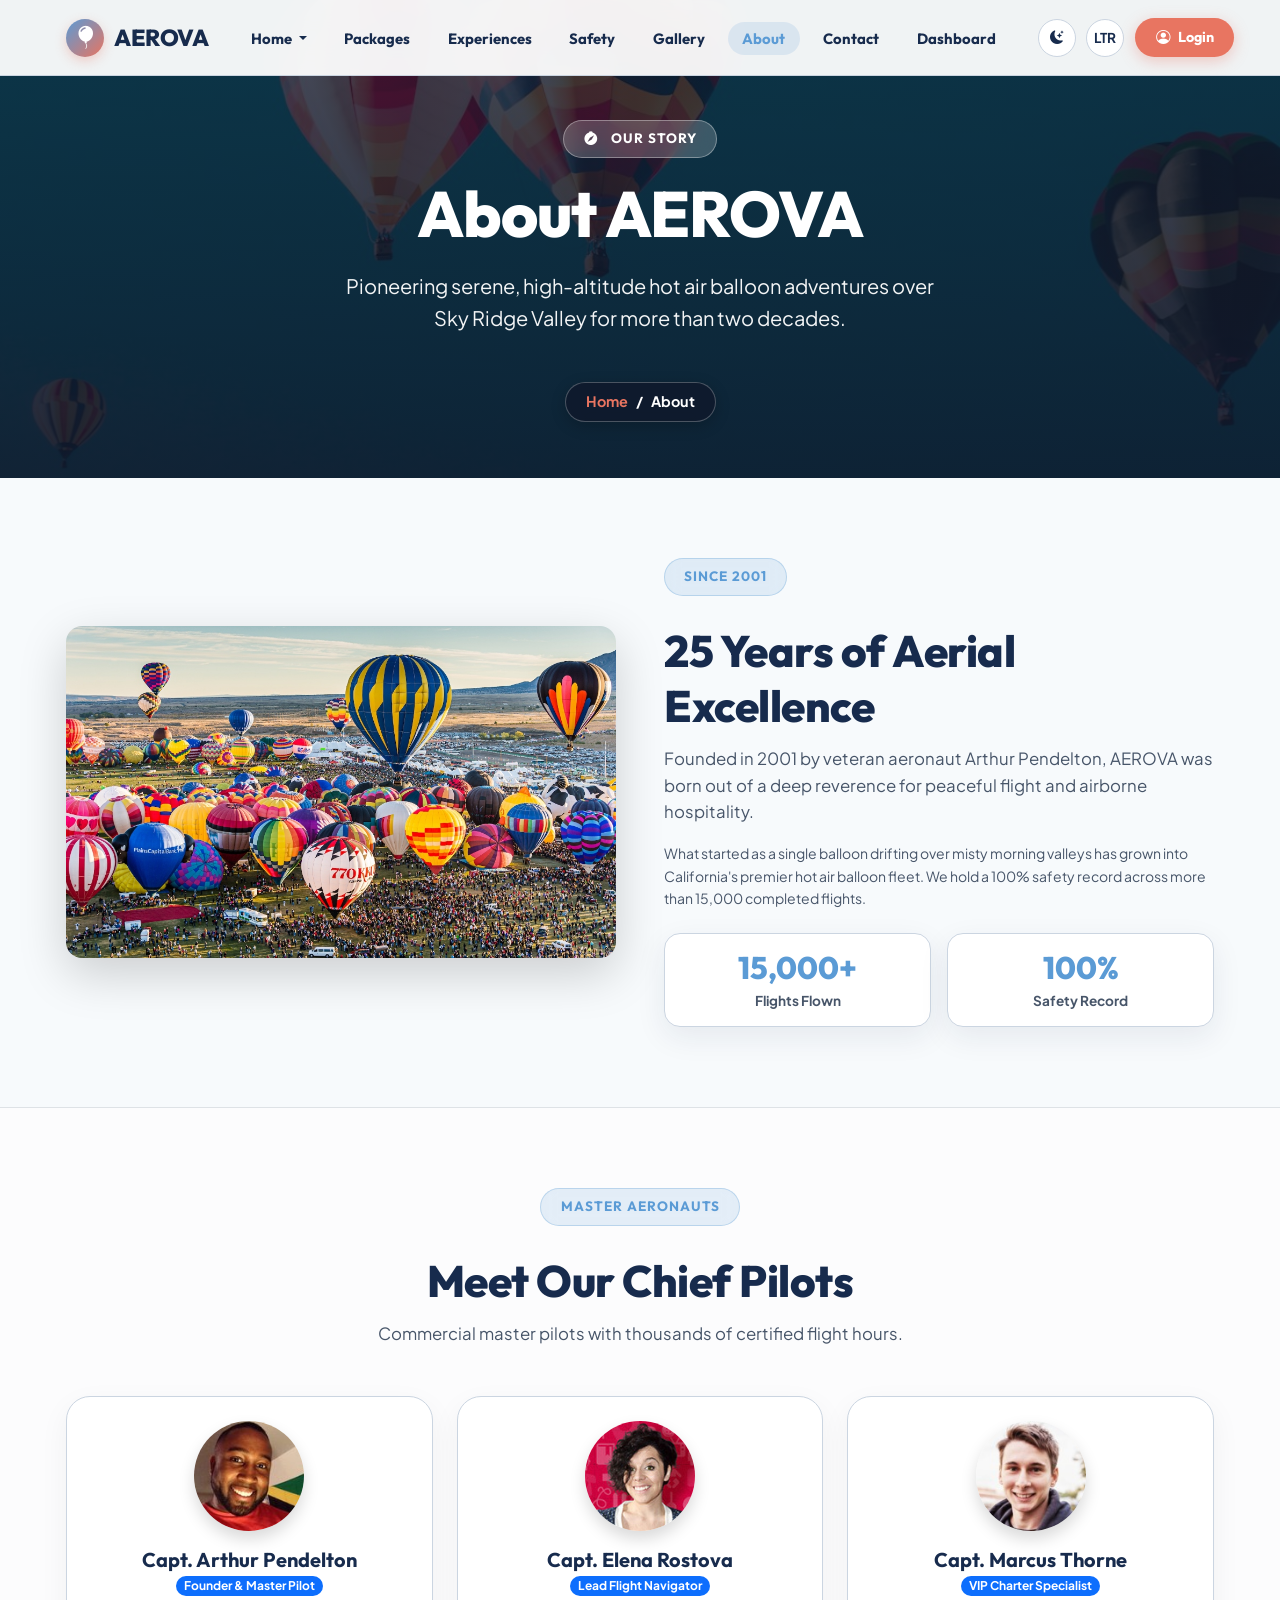
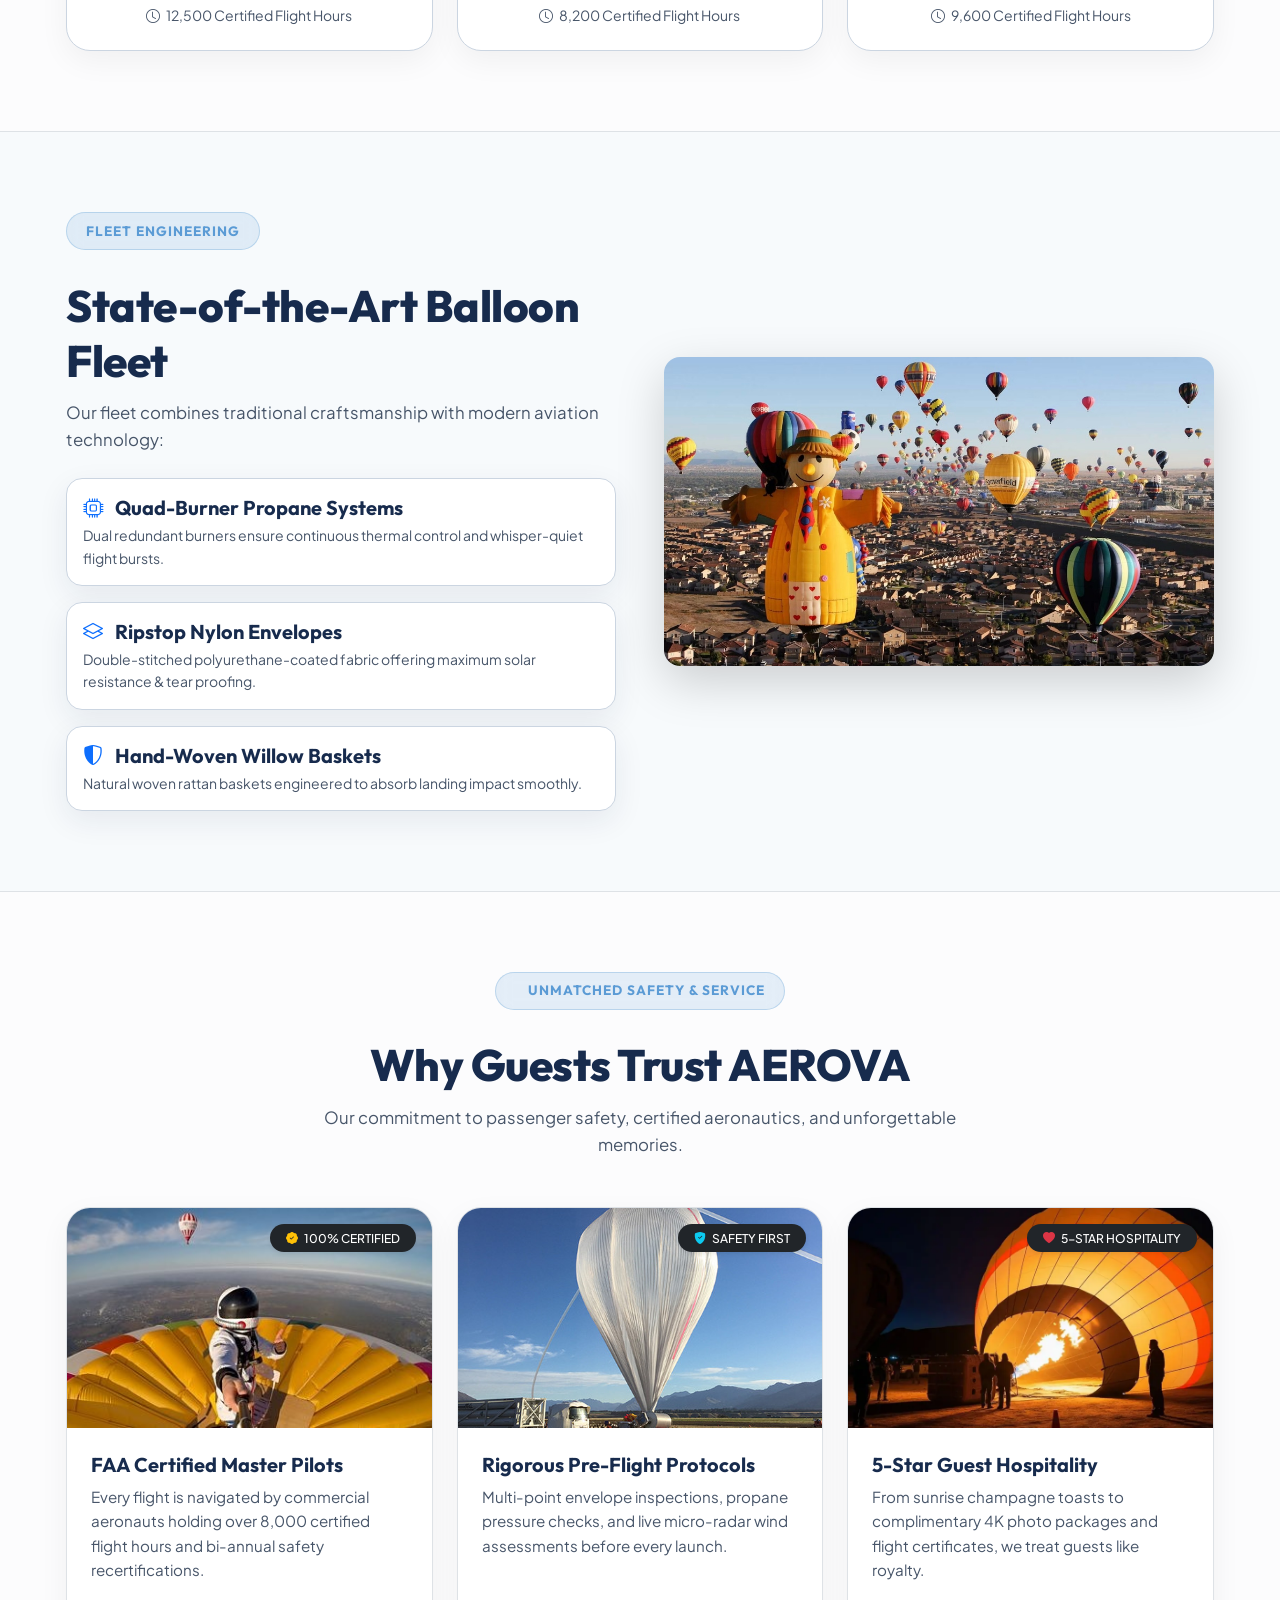
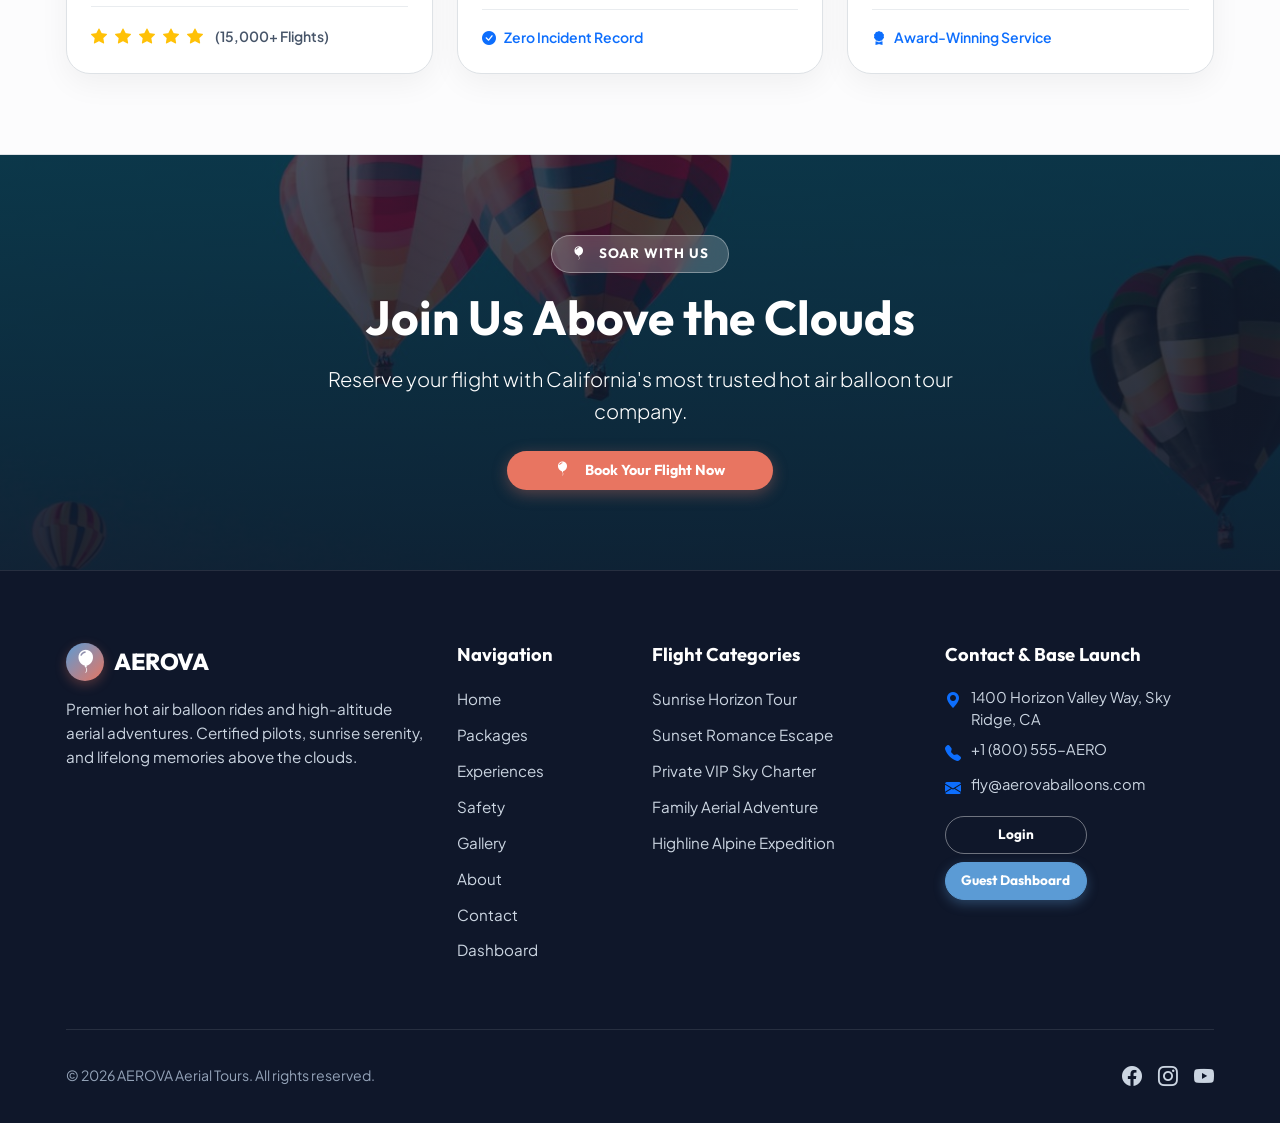
==== commit 98afcd47: "first commit" ====
--- a/about.html
+++ b/about.html
@@ -348,9 +348,9 @@
 
         <div class="col-lg-3">
           <h5 class="footer-title">Contact & Base Launch</h5>
-          <p class="small footer-contact-item mb-2"><i class="bi bi-geo-alt-fill text-primary me-2"></i> 1400 Horizon Valley Way, Sky Ridge, CA</p>
-          <p class="small footer-contact-item mb-2"><i class="bi bi-telephone-fill text-primary me-2"></i> +1 (800) 555-AERO</p>
-          <p class="small footer-contact-item mb-3"><i class="bi bi-envelope-fill text-primary me-2"></i> fly@aerovaballoons.com</p>
+          <p class="small footer-contact-item mb-2"><i class="bi bi-geo-alt-fill text-primary"></i> <span>1400 Horizon Valley Way, Sky Ridge, CA</span></p>
+          <p class="small footer-contact-item mb-2"><i class="bi bi-telephone-fill text-primary"></i> <span>+1 (800) 555-AERO</span></p>
+          <p class="small footer-contact-item mb-3"><i class="bi bi-envelope-fill text-primary"></i> <span>fly@aerovaballoons.com</span></p>
           <div class="d-flex flex-wrap align-items-center gap-2 mt-3">
             <a href="login.html" class="btn-footer-login">Login</a>
             <a href="dashboard.html" class="btn-footer-dashboard">Guest Dashboard</a>
--- a/assets/css/style.css
+++ b/assets/css/style.css
@@ -411,14 +411,19 @@
     overscroll-behavior: contain;
     touch-action: pan-y;
     z-index: 1060;
-  }
-
-  .aerova-header .navbar-collapse:not(.show) {
-    display: none !important;
+    opacity: 0;
+    visibility: hidden;
+    transform: translateY(-12px) scale(0.98);
+    transition: opacity 0.28s cubic-bezier(0.16, 1, 0.3, 1), transform 0.28s cubic-bezier(0.16, 1, 0.3, 1), visibility 0.28s ease;
+    display: block !important;
+    pointer-events: none;
   }
 
   .aerova-header .navbar-collapse.show {
-    display: block !important;
+    opacity: 1 !important;
+    visibility: visible !important;
+    transform: translateY(0) scale(1) !important;
+    pointer-events: auto !important;
   }
 
   /* Prevent background page scrolling when mobile menu drawer is open */
@@ -539,18 +544,35 @@
 .btn-secondary-action {
   background-color: transparent;
   border: 2px solid var(--primary);
-  color: var(--primary);
+  color: var(--primary) !important;
   font-family: var(--font-heading);
   font-weight: 700;
   font-size: 0.9rem;
-  padding: 0.45rem 1.2rem;
+  padding: 0.5rem 1.3rem;
   border-radius: var(--radius-pill);
   transition: all var(--transition-fast);
+  display: inline-flex;
+  align-items: center;
+  justify-content: center;
+  text-decoration: none;
 }
 
 .btn-secondary-action:hover {
   background-color: var(--primary);
-  color: #ffffff;
+  color: #ffffff !important;
+  transform: translateY(-2px);
+  box-shadow: 0 4px 15px rgba(91, 155, 213, 0.35);
+}
+
+[data-theme="dark"] .btn-secondary-action {
+  border-color: var(--primary);
+  color: #7cb5ec !important;
+  background-color: rgba(91, 155, 213, 0.08);
+}
+
+[data-theme="dark"] .btn-secondary-action:hover {
+  background-color: var(--primary);
+  color: #ffffff !important;
 }
 
 .btn-primary-coral {
@@ -943,66 +965,73 @@
   flex-shrink: 0;
 }
 
-/* Horizontal Editorial Card */
+/* Horizontal Editorial Card - Compact & Balanced */
 .card-horizontal-aerova {
   display: flex;
   flex-direction: row;
   background: var(--surface);
-  border-radius: var(--radius-lg);
+  border-radius: var(--radius-md);
   border: 1px solid var(--border-color);
   overflow: hidden;
   box-shadow: var(--card-shadow);
-  transition: transform var(--transition-normal);
+  transition: transform var(--transition-normal), box-shadow var(--transition-normal);
   height: 100%;
 }
 
-@media (min-width: 992px) {
-  .card-horizontal-aerova {
-    min-height: 240px;
-  }
-}
-
 .card-horizontal-aerova:hover {
-  transform: translateY(-5px);
+  transform: translateY(-4px);
+  box-shadow: var(--card-shadow-hover);
 }
 
 .card-horizontal-img {
-  width: 42%;
-  min-height: 240px;
+  width: 30%;
+  min-height: 180px;
+  max-height: 200px;
   position: relative;
   flex-shrink: 0;
+  overflow: hidden;
 }
 
 .card-horizontal-img img {
   width: 100%;
   height: 100%;
   object-fit: cover;
+  transition: transform 0.5s ease;
+}
+
+.card-horizontal-aerova:hover .card-horizontal-img img {
+  transform: scale(1.05);
 }
 
 .card-horizontal-content {
-  width: 58%;
-  padding: 1.8rem;
+  width: 70%;
+  padding: 1.25rem 1.6rem;
   display: flex;
   flex-direction: column;
-  justify-content: center;
-}
-
-@media (min-width: 992px) and (max-width: 1199.98px) {
-  .card-horizontal-img {
-    width: 38%;
-  }
-  .card-horizontal-content {
-    width: 62%;
-    padding: 1.25rem 1.4rem;
-  }
-  .card-horizontal-content h4 {
-    font-size: 1.05rem;
-    margin-bottom: 0.35rem;
-  }
-  .card-horizontal-content p {
-    font-size: 0.85rem;
-    margin-bottom: 0.75rem;
-  }
+  justify-content: space-between;
+}
+
+.card-horizontal-content h3 {
+  font-size: 1.2rem;
+  font-weight: 700;
+  margin-bottom: 0.35rem;
+  color: var(--dark);
+}
+
+.card-horizontal-content p {
+  font-size: 0.88rem;
+  line-height: 1.5;
+  color: var(--muted-text);
+  margin-bottom: 0.65rem;
+}
+
+.card-horizontal-action {
+  display: flex;
+  align-items: center;
+  justify-content: space-between;
+  margin-top: auto;
+  padding-top: 0.4rem;
+  border-top: 1px solid var(--border-color);
 }
 
 @media (max-width: 991.98px) {
@@ -1013,15 +1042,16 @@
     width: 100%;
   }
   .card-horizontal-img {
-    height: 220px;
-    min-height: 220px;
+    height: 180px;
+    min-height: 180px;
+    max-height: 180px;
   }
   .card-horizontal-content {
-    padding: 1.5rem;
-  }
-}
-
-/* Asymmetric Bento Box Layout */
+    padding: 1.25rem;
+  }
+}
+
+/* Symmetric Bento Box Layout */
 .bento-grid {
   display: grid;
   grid-template-columns: repeat(12, 1fr);
@@ -1029,16 +1059,15 @@
 }
 
 .bento-card-large {
-  grid-column: span 7;
+  grid-column: span 6;
 }
 
 .bento-card-small {
-  grid-column: span 5;
+  grid-column: span 6;
 }
 
 .bento-card-tall {
-  grid-column: span 4;
-  grid-row: span 2;
+  grid-column: span 6;
 }
 
 @media (max-width: 991.98px) {
@@ -1047,13 +1076,19 @@
   }
 }
 
-/* Overlay Image Card */
+/* Overlay Image Card - Straight & Aligned */
 .card-overlay-aerova {
   position: relative;
-  border-radius: var(--radius-lg);
+  border-radius: var(--radius-md);
   overflow: hidden;
-  height: 320px;
+  height: 290px;
   box-shadow: var(--card-shadow);
+  transition: transform var(--transition-normal), box-shadow var(--transition-normal);
+}
+
+.card-overlay-aerova:hover {
+  transform: translateY(-4px);
+  box-shadow: var(--card-shadow-hover);
 }
 
 .card-overlay-aerova img {
@@ -1064,19 +1099,46 @@
 }
 
 .card-overlay-aerova:hover img {
-  transform: scale(1.08);
+  transform: scale(1.05);
 }
 
 .card-overlay-content {
   position: absolute;
   inset: 0;
   background: linear-gradient(180deg, rgba(15, 23, 42, 0.15) 0%, rgba(15, 23, 42, 0.92) 100%);
-  padding: 1.8rem;
+  padding: 1.6rem 1.8rem;
   display: flex;
   flex-direction: column;
   justify-content: flex-end;
   align-items: flex-start;
   color: #ffffff;
+}
+
+.card-overlay-content .badge {
+  font-size: 0.76rem;
+  letter-spacing: 0.3px;
+  display: inline-flex;
+  align-items: center;
+  margin-bottom: 0.5rem;
+}
+
+.card-overlay-content h3 {
+  font-size: 1.35rem;
+  font-weight: 700;
+  margin-bottom: 0.4rem;
+  line-height: 1.25;
+}
+
+.card-overlay-content p {
+  font-size: 0.88rem;
+  line-height: 1.45;
+  color: rgba(255, 255, 255, 0.85);
+  margin-bottom: 1rem;
+  display: -webkit-box;
+  -webkit-line-clamp: 2;
+  -webkit-box-orient: vertical;
+  overflow: hidden;
+  min-height: 38px;
 }
 
 /* --------------------------------------------------------------------------
@@ -1197,30 +1259,133 @@
 }
 
 /* --------------------------------------------------------------------------
-   9c. Guest Testimonials & Reviews Styling
+   9c. Guest Testimonials & Reviews Styling - Pixel-Perfect Straight Alignment
    -------------------------------------------------------------------------- */
 .testimonial-card-aerova {
   background: var(--surface);
   border: 1px solid var(--border-color);
   border-radius: var(--radius-md);
-  padding: 2rem;
+  padding: 1.75rem 1.5rem;
   box-shadow: var(--card-shadow);
   height: 100%;
+  min-height: 330px;
   display: flex;
   flex-direction: column;
-  transition: transform var(--transition-normal);
+  justify-content: space-between;
+  transition: transform var(--transition-normal), box-shadow var(--transition-normal);
 }
 
 .testimonial-card-aerova:hover {
   transform: translateY(-5px);
+  box-shadow: var(--card-shadow-hover);
+}
+
+.testimonial-rating {
+  display: flex;
+  align-items: center;
+  gap: 0.25rem;
+  color: #F59E0B;
+  font-size: 0.95rem;
+  margin-bottom: 0.85rem;
+  height: 20px;
+}
+
+.testimonial-quote {
+  font-size: 0.92rem;
+  line-height: 1.6;
+  color: var(--muted-text);
+  margin-bottom: 1.25rem;
+  min-height: 125px;
+  display: flex;
+  align-items: flex-start;
+  flex-grow: 1;
+}
+
+.testimonial-author-wrapper {
+  display: flex;
+  align-items: center;
+  gap: 0.85rem;
+  margin-top: auto;
+  padding-top: 1rem;
+  border-top: 1px solid var(--border-color);
+  height: 64px;
+  min-height: 64px;
 }
 
 .testimonial-author-avatar {
-  width: 50px;
-  height: 50px;
+  width: 44px;
+  height: 44px;
   border-radius: 50%;
   object-fit: cover;
   border: 2px solid var(--primary);
+  flex-shrink: 0;
+}
+
+.testimonial-author-info {
+  flex: 1;
+  min-width: 0;
+  display: flex;
+  flex-direction: column;
+  justify-content: center;
+}
+
+.testimonial-author-name {
+  font-family: var(--font-heading);
+  font-weight: 700;
+  font-size: 0.92rem;
+  color: var(--dark);
+  margin: 0 0 0.15rem 0;
+  line-height: 1.2;
+  white-space: nowrap;
+  overflow: hidden;
+  text-overflow: ellipsis;
+}
+
+.testimonial-author-meta {
+  display: flex;
+  align-items: center;
+  gap: 0.45rem;
+  font-size: 0.76rem;
+  line-height: 1.2;
+  white-space: nowrap;
+  overflow: hidden;
+}
+
+.testimonial-flight-tag {
+  color: var(--muted-text);
+  font-weight: 500;
+  white-space: nowrap;
+  overflow: hidden;
+  text-overflow: ellipsis;
+}
+
+.testimonial-verified-badge {
+  display: inline-flex;
+  align-items: center;
+  gap: 0.2rem;
+  font-size: 0.7rem;
+  font-weight: 600;
+  color: #10B981;
+  background: rgba(16, 185, 129, 0.12);
+  padding: 0.12rem 0.4rem;
+  border-radius: 9999px;
+  white-space: nowrap;
+  flex-shrink: 0;
+}
+
+[data-theme="dark"] .testimonial-verified-badge {
+  background: rgba(16, 185, 129, 0.2);
+  color: #34D399;
+}
+
+@media (max-width: 575.98px) {
+  .testimonial-card-aerova {
+    padding: 1.4rem 1.2rem;
+    min-height: auto;
+  }
+  .testimonial-quote {
+    min-height: auto;
+  }
 }
 
 /* --------------------------------------------------------------------------
@@ -1282,50 +1447,8 @@
 }
 
 /* --------------------------------------------------------------------------
-   11. Authentication Styling (Login / Register)
+   11. Authentication Styling (Login / Register - Defined in Master System)
    -------------------------------------------------------------------------- */
-.auth-wrapper {
-  min-height: 100vh;
-  display: flex;
-}
-
-.auth-sidebar-img {
-  width: 50%;
-  background-size: cover;
-  background-position: center;
-  position: relative;
-  display: flex;
-  align-items: flex-end;
-  padding: 3rem;
-  color: #ffffff;
-}
-
-.auth-form-container {
-  width: 50%;
-  display: flex;
-  align-items: center;
-  justify-content: center;
-  padding: 3rem 2rem;
-  background: var(--surface);
-}
-
-.auth-form-box {
-  width: 100%;
-  max-width: 440px;
-}
-
-@media (max-width: 991px) {
-  .auth-wrapper {
-    flex-direction: column;
-  }
-  .auth-sidebar-img {
-    display: none;
-  }
-  .auth-form-container {
-    width: 100%;
-    min-height: 100vh;
-  }
-}
 
 /* --------------------------------------------------------------------------
    12. Footer (Always High-Contrast Deep Navy Background & Crisp Text)
@@ -1339,10 +1462,29 @@
 
 .aerova-footer p,
 .aerova-footer .text-muted,
-.aerova-footer .footer-brand-desc,
-.aerova-footer .footer-contact-item {
+.aerova-footer .footer-brand-desc {
   color: #CBD5E1 !important;
   font-size: 0.95rem;
+}
+
+.aerova-footer .footer-contact-item {
+  display: flex;
+  align-items: flex-start;
+  gap: 0.65rem;
+  color: #CBD5E1 !important;
+  font-size: 0.92rem;
+  line-height: 1.5;
+}
+
+.aerova-footer .footer-contact-item i {
+  flex-shrink: 0;
+  margin-top: 0.18rem;
+  font-size: 1rem;
+  margin-right: 0 !important;
+}
+
+.aerova-footer .footer-contact-item span {
+  flex: 1;
 }
 
 .aerova-footer .footer-title {
@@ -1388,22 +1530,29 @@
   color: var(--secondary) !important;
 }
 
-/* Footer Action Buttons (Matching Pill System) */
+/* Footer Action Buttons (Matching Equal-Width Pill System) */
+.btn-footer-login,
+.btn-footer-dashboard {
+  font-family: var(--font-heading);
+  font-weight: 700;
+  font-size: 0.85rem;
+  padding: 0.45rem 1rem;
+  border-radius: var(--radius-pill);
+  transition: all var(--transition-fast);
+  display: inline-flex;
+  align-items: center;
+  justify-content: center;
+  text-align: center;
+  text-decoration: none;
+  white-space: nowrap;
+  width: 142px;
+  min-width: 142px;
+}
+
 .btn-footer-login {
   background: transparent;
   border: 1.5px solid rgba(255, 255, 255, 0.4);
   color: #ffffff !important;
-  font-family: var(--font-heading);
-  font-weight: 700;
-  font-size: 0.86rem;
-  padding: 0.42rem 1.25rem;
-  border-radius: var(--radius-pill);
-  transition: all var(--transition-fast);
-  display: inline-flex;
-  align-items: center;
-  justify-content: center;
-  text-decoration: none;
-  white-space: nowrap;
 }
 
 .btn-footer-login:hover {
@@ -1417,18 +1566,7 @@
   background: var(--primary);
   border: 1.5px solid var(--primary);
   color: #ffffff !important;
-  font-family: var(--font-heading);
-  font-weight: 700;
-  font-size: 0.86rem;
-  padding: 0.42rem 1.25rem;
-  border-radius: var(--radius-pill);
-  transition: all var(--transition-fast);
-  display: inline-flex;
-  align-items: center;
-  justify-content: center;
-  text-decoration: none;
   box-shadow: 0 4px 12px rgba(91, 155, 213, 0.35);
-  white-space: nowrap;
 }
 
 .btn-footer-dashboard:hover {
@@ -2755,6 +2893,7 @@
   display: flex;
   min-height: 100vh;
   width: 100%;
+  background: var(--bg-main);
 }
 
 .auth-sidebar-img {
@@ -2790,18 +2929,27 @@
 @media (max-width: 991.98px) {
   .auth-wrapper {
     flex-direction: column;
+    min-height: 100vh;
+    background: var(--bg-main);
   }
   .auth-sidebar-img {
     width: 100%;
-    min-height: 240px;
-    padding: 2.5rem 1.5rem;
+    min-height: 200px;
+    padding: 2rem 1.25rem 2.8rem;
   }
   .auth-form-container {
     width: 100%;
-    padding: 2rem 1rem;
+    display: block;
+    padding: 0 1rem 2.5rem;
+    margin-top: -24px;
+    position: relative;
+    z-index: 10;
+    background: transparent;
   }
   .auth-form-box {
+    margin: 0 auto;
     padding: 1.75rem 1.25rem;
+    box-shadow: 0 10px 30px rgba(0, 0, 0, 0.12);
   }
 }
 
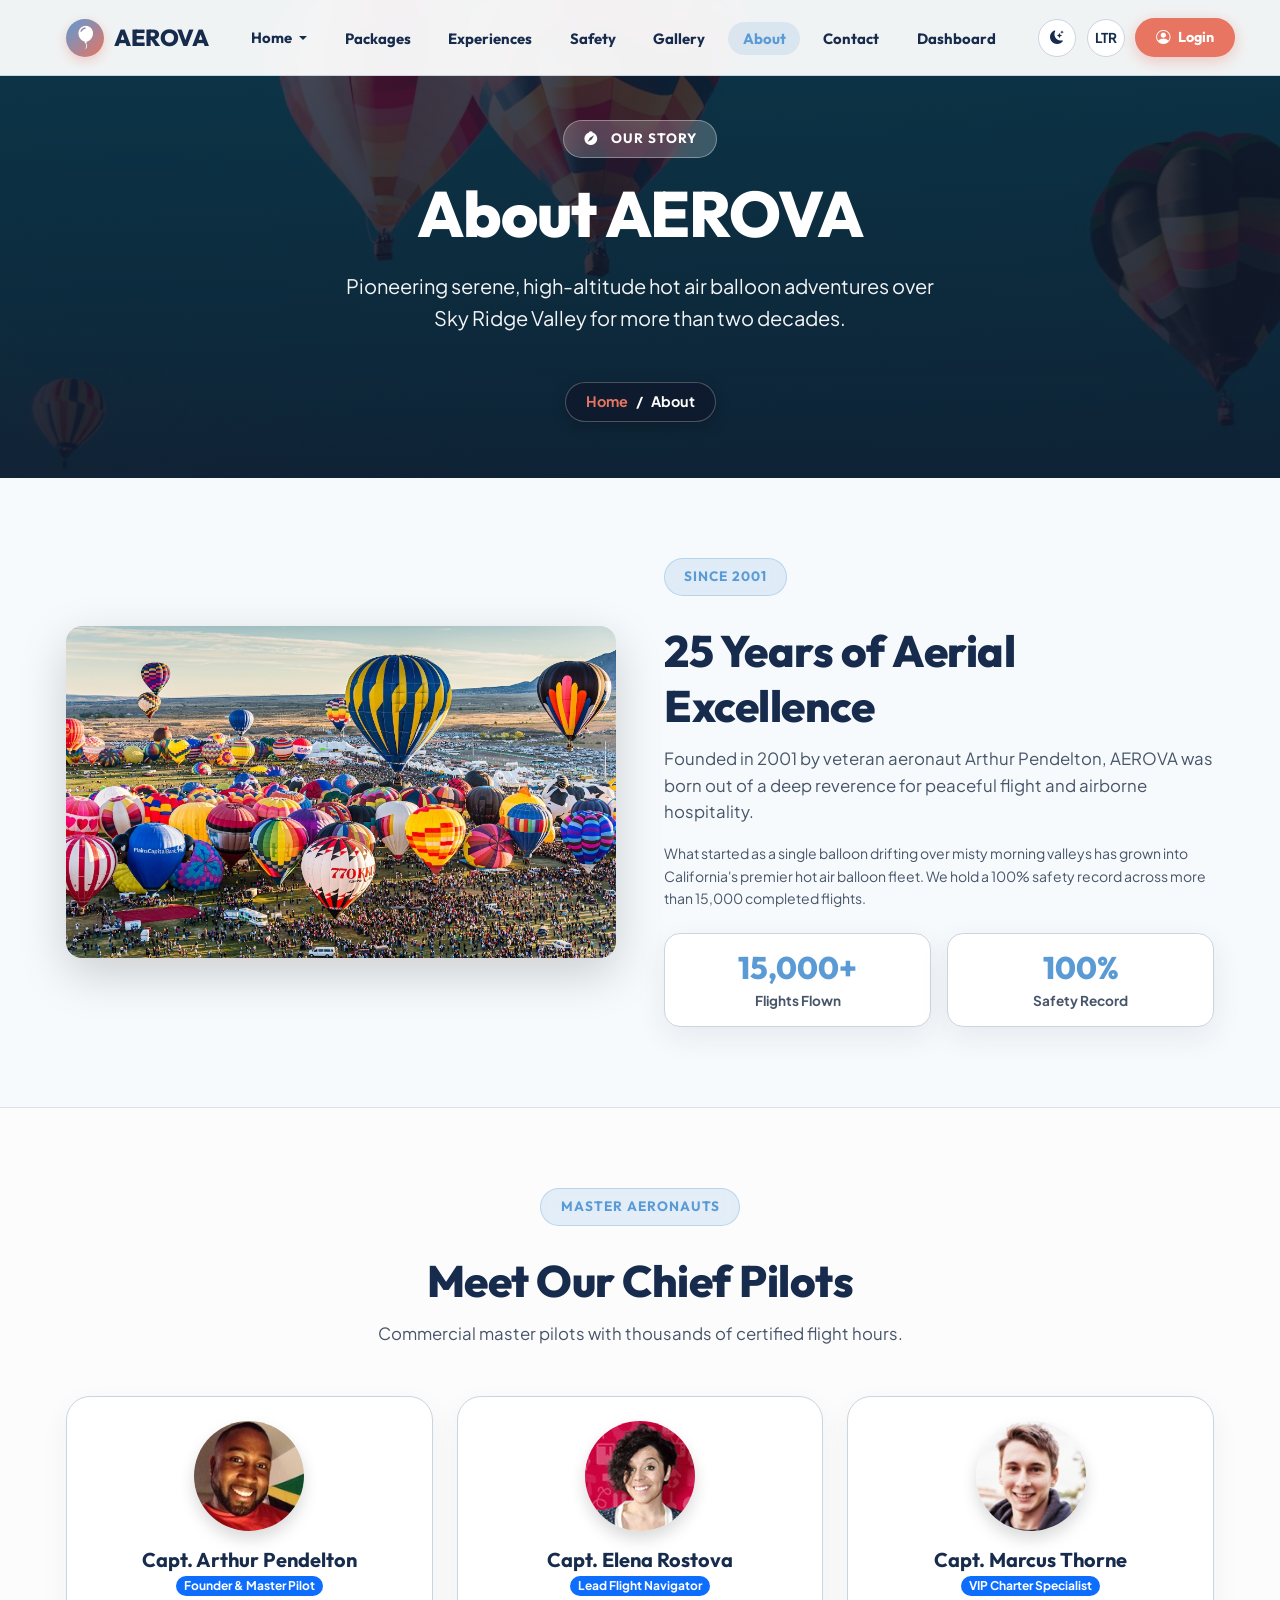
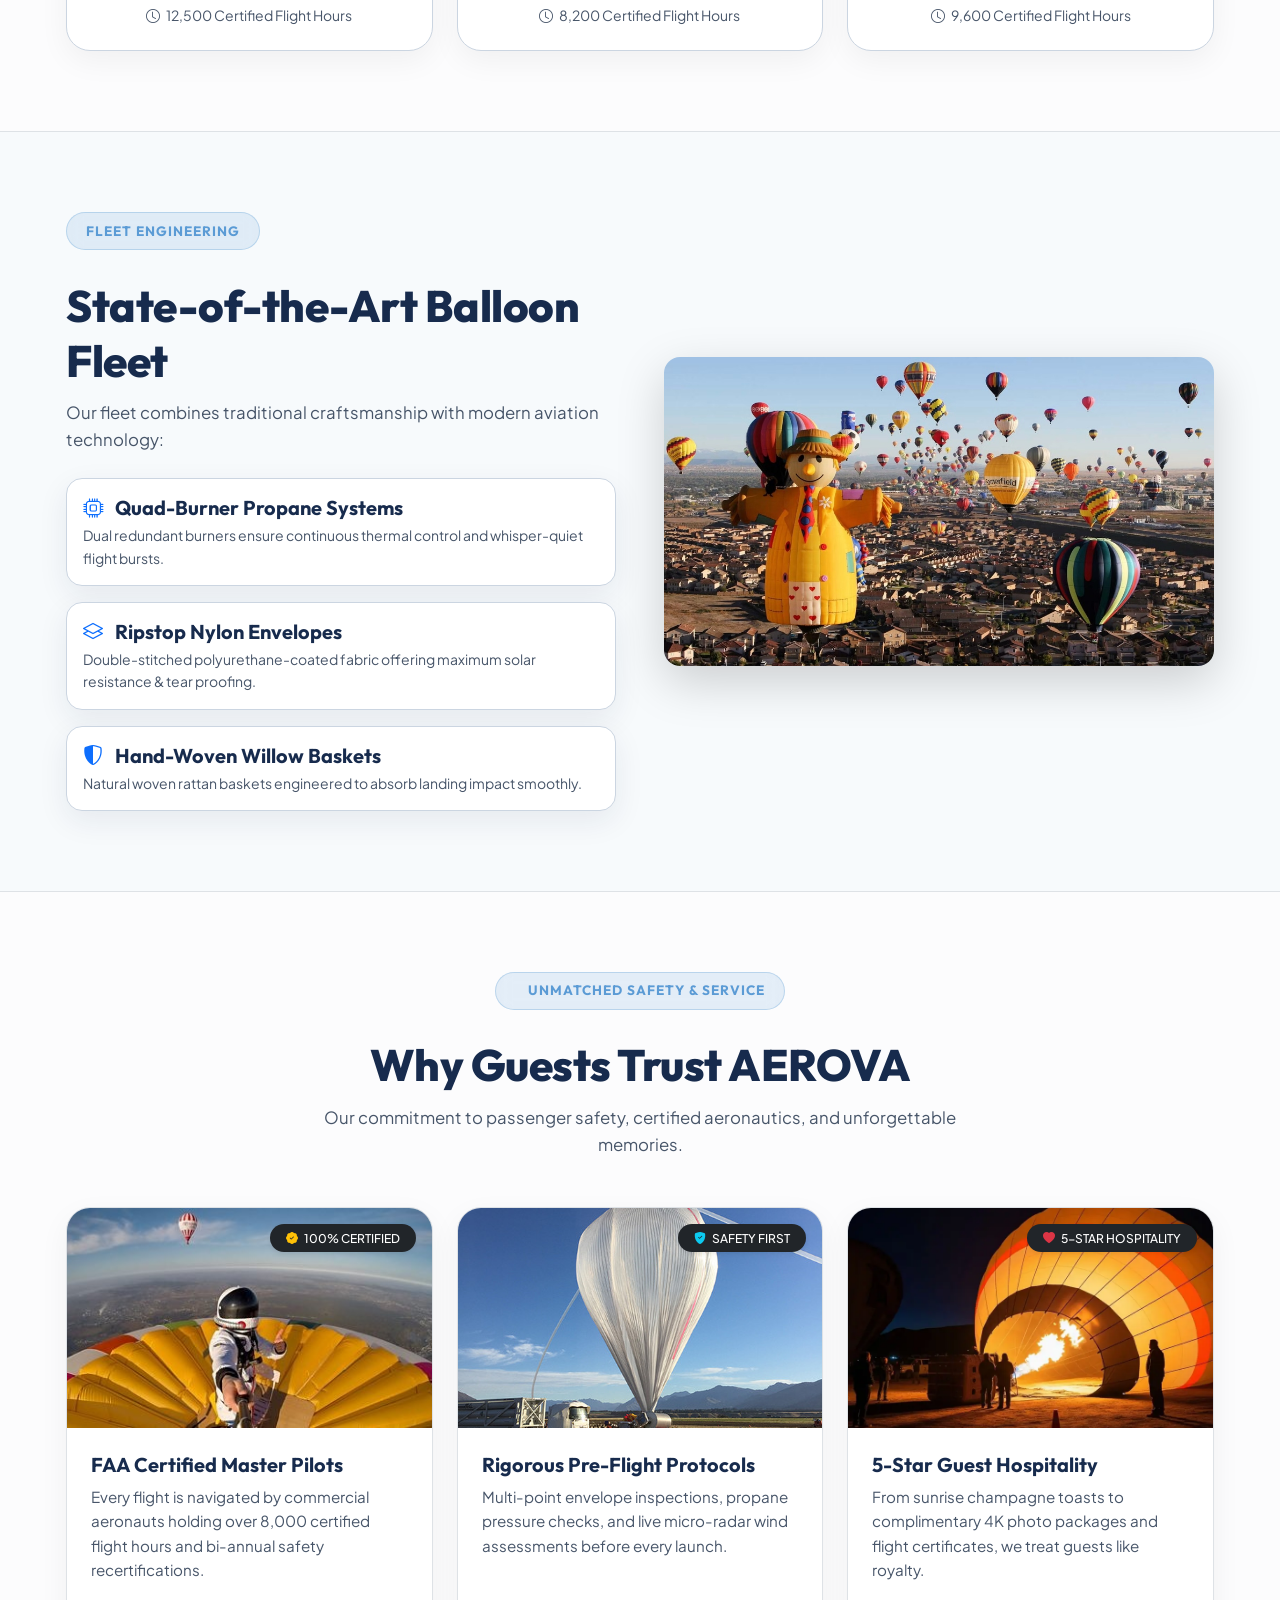
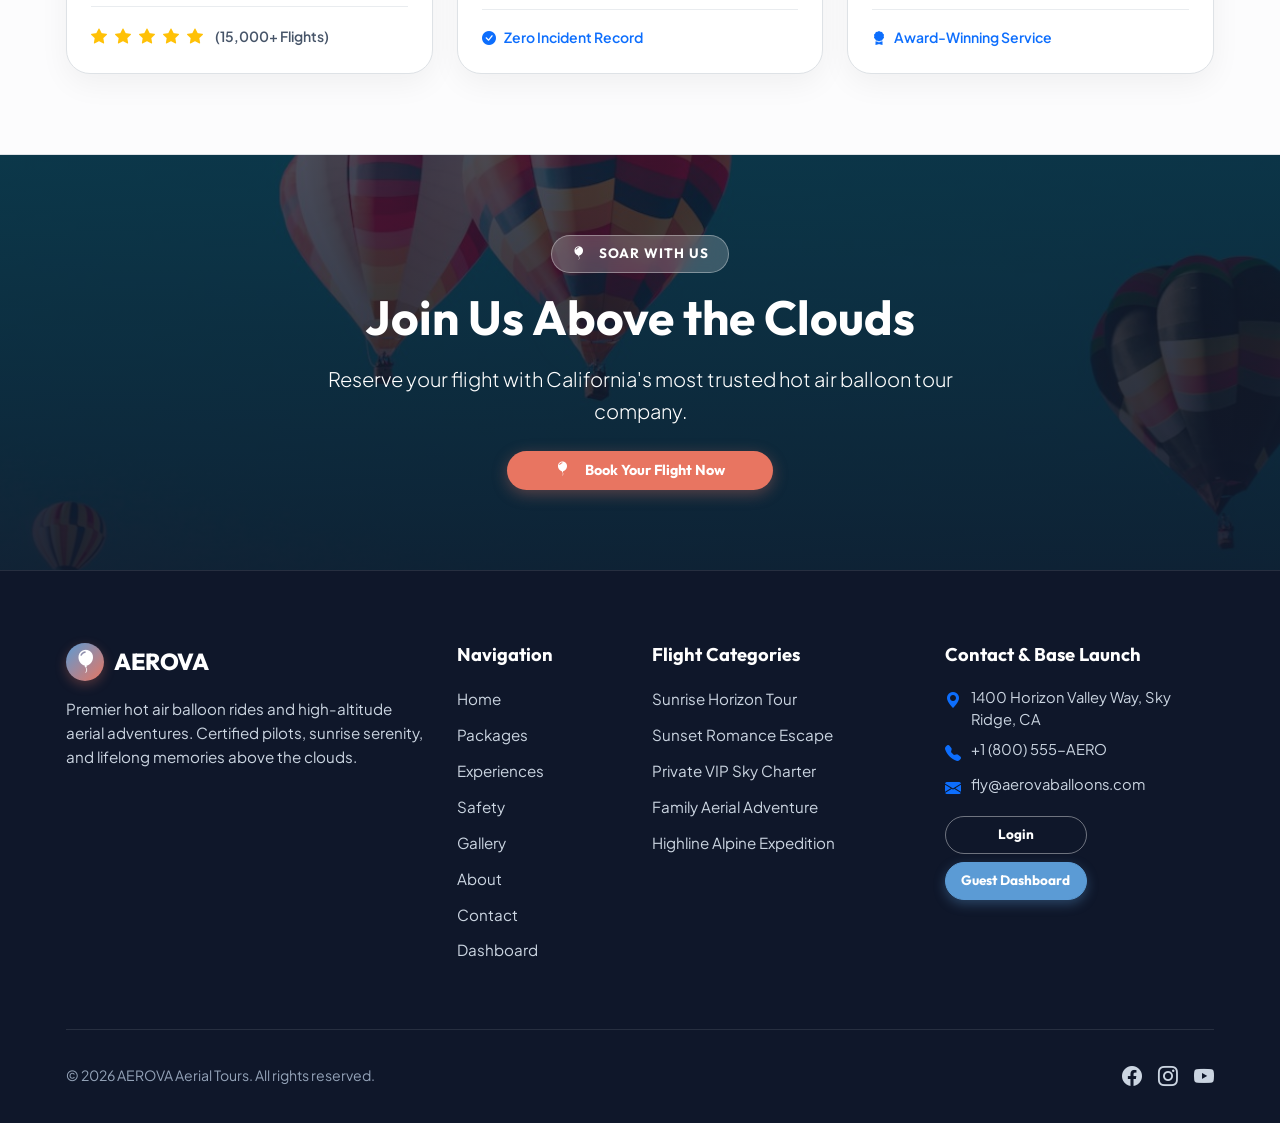
==== commit 2f968fd6: "first commit" ====
--- a/about.html
+++ b/about.html
@@ -45,14 +45,14 @@
           <span>AEROVA</span>
         </a>
 
-        <button class="navbar-toggler collapsed border-0 shadow-none p-2" type="button" data-bs-toggle="collapse" data-bs-target="#aerovaNavbar" aria-controls="aerovaNavbar" aria-expanded="false" aria-label="Toggle navigation">
+        <button class="navbar-toggler collapsed border-0 shadow-none p-2" type="button" data-bs-target="#aerovaNavbar" aria-controls="aerovaNavbar" aria-expanded="false" aria-label="Toggle navigation">
           <span class="navbar-toggler-icon"></span>
         </button>
 
         <div class="collapse navbar-collapse" id="aerovaNavbar">
           <ul class="navbar-nav mx-auto mb-2 mb-lg-0 gap-lg-1">
             <li class="nav-item dropdown">
-              <a class="aerova-nav-link dropdown-toggle" href="#" id="homeDropdown" role="button" data-bs-toggle="dropdown" aria-expanded="false">
+              <a class="aerova-nav-link dropdown-toggle" href="javascript:void(0)" id="homeDropdown" role="button" aria-expanded="false">
                 Home
               </a>
               <ul class="dropdown-menu border-0 shadow-lg rounded-3" aria-labelledby="homeDropdown">
--- a/assets/css/style.css
+++ b/assets/css/style.css
@@ -465,26 +465,130 @@
   }
 }
 
-/* Navbar Dropdown Enhancements */
-.navbar-nav .dropdown-menu {
+/* Navbar Dropdown Enhancements (Desktop & Mobile) */
+.aerova-header .dropdown-toggle {
+  display: inline-flex;
+  align-items: center;
+  justify-content: space-between;
+}
+
+.aerova-header .dropdown-toggle::after {
+  display: inline-block;
+  margin-left: 0.45rem;
+  vertical-align: 0.12em;
+  content: "";
+  border-top: 0.32em solid;
+  border-right: 0.32em solid transparent;
+  border-bottom: 0;
+  border-left: 0.32em solid transparent;
+  transition: transform var(--transition-fast);
+}
+
+.aerova-header .dropdown-toggle[aria-expanded="true"]::after,
+.aerova-header .dropdown-toggle.show::after {
+  transform: rotate(180deg);
+}
+
+.aerova-header .navbar-nav .dropdown-menu {
   background-color: var(--surface);
   border: 1px solid var(--border-color);
   box-shadow: var(--card-shadow);
   padding: 0.5rem;
-}
-
-.navbar-nav .dropdown-item {
+  border-radius: var(--radius-md);
+}
+
+.aerova-header .navbar-nav .dropdown-item {
   color: var(--dark);
   font-family: var(--font-heading);
   font-weight: 600;
+  font-size: 0.9rem;
+  padding: 0.55rem 0.85rem;
   border-radius: var(--radius-sm);
   transition: all var(--transition-fast);
-}
-
-.navbar-nav .dropdown-item:hover,
-.navbar-nav .dropdown-item.active {
+  display: flex;
+  align-items: center;
+}
+
+.aerova-header .navbar-nav .dropdown-item:hover,
+.aerova-header .navbar-nav .dropdown-item.active {
   background-color: rgba(91, 155, 213, 0.12);
   color: var(--primary);
+}
+
+[data-theme="dark"] .aerova-header .navbar-nav .dropdown-item:hover,
+[data-theme="dark"] .aerova-header .navbar-nav .dropdown-item.active {
+  background-color: rgba(91, 155, 213, 0.22);
+  color: #fff;
+}
+
+/* Desktop Dropdown Positioning & Hover/Click Animation */
+@media (min-width: 992px) {
+  .aerova-header .nav-item.dropdown {
+    position: relative;
+  }
+
+  .aerova-header .navbar-nav .dropdown-menu {
+    position: absolute;
+    top: calc(100% + 6px);
+    left: 0;
+    min-width: 225px;
+    display: block !important;
+    opacity: 0;
+    visibility: hidden;
+    transform: translateY(8px);
+    transition: opacity 0.22s ease, transform 0.22s ease, visibility 0.22s ease;
+    pointer-events: none;
+    z-index: 1070;
+  }
+
+  .aerova-header .navbar-nav .dropdown-menu.show,
+  .aerova-header .nav-item.dropdown:hover .dropdown-menu {
+    opacity: 1 !important;
+    visibility: visible !important;
+    transform: translateY(0) !important;
+    pointer-events: auto !important;
+  }
+}
+
+/* Mobile Dropdown Nested Accordion Styling */
+@media (max-width: 991.98px) {
+  .aerova-header .nav-item.dropdown {
+    width: 100%;
+  }
+
+  .aerova-header .navbar-nav .dropdown-menu {
+    position: static !important;
+    float: none !important;
+    width: 100% !important;
+    margin-top: 0.45rem !important;
+    margin-bottom: 0.45rem !important;
+    background-color: rgba(91, 155, 213, 0.08) !important;
+    border: 1px solid rgba(91, 155, 213, 0.2) !important;
+    box-shadow: none !important;
+    padding: 0.4rem 0.5rem !important;
+    border-radius: var(--radius-sm) !important;
+    display: none;
+    opacity: 0;
+    transform: translateY(-4px);
+    transition: opacity 0.2s ease, transform 0.2s ease;
+  }
+
+  [data-theme="dark"] .aerova-header .navbar-nav .dropdown-menu {
+    background-color: rgba(255, 255, 255, 0.06) !important;
+    border-color: rgba(255, 255, 255, 0.12) !important;
+  }
+
+  .aerova-header .navbar-nav .dropdown-menu.show {
+    display: block !important;
+    opacity: 1 !important;
+    transform: translateY(0) !important;
+  }
+
+  .aerova-header .navbar-nav .dropdown-item {
+    padding: 0.6rem 0.85rem;
+    font-size: 0.92rem;
+    border-radius: var(--radius-sm);
+  }
 }
 
 /* --------------------------------------------------------------------------
@@ -1259,19 +1363,17 @@
 }
 
 /* --------------------------------------------------------------------------
-   9c. Guest Testimonials & Reviews Styling - Pixel-Perfect Straight Alignment
+   9c. Guest Testimonials & Reviews Styling - Compact & Clean (Zero Excess Space)
    -------------------------------------------------------------------------- */
 .testimonial-card-aerova {
   background: var(--surface);
   border: 1px solid var(--border-color);
   border-radius: var(--radius-md);
-  padding: 1.75rem 1.5rem;
+  padding: 1.35rem 1.35rem 1.15rem;
   box-shadow: var(--card-shadow);
   height: 100%;
-  min-height: 330px;
   display: flex;
   flex-direction: column;
-  justify-content: space-between;
   transition: transform var(--transition-normal), box-shadow var(--transition-normal);
 }
 
@@ -1285,31 +1387,24 @@
   align-items: center;
   gap: 0.25rem;
   color: #F59E0B;
-  font-size: 0.95rem;
-  margin-bottom: 0.85rem;
-  height: 20px;
+  font-size: 0.92rem;
+  margin-bottom: 0.65rem;
 }
 
 .testimonial-quote {
   font-size: 0.92rem;
-  line-height: 1.6;
+  line-height: 1.55;
   color: var(--muted-text);
-  margin-bottom: 1.25rem;
-  min-height: 125px;
-  display: flex;
-  align-items: flex-start;
-  flex-grow: 1;
+  margin-bottom: 0.75rem;
 }
 
 .testimonial-author-wrapper {
   display: flex;
   align-items: center;
-  gap: 0.85rem;
+  gap: 0.75rem;
   margin-top: auto;
-  padding-top: 1rem;
+  padding-top: 0.75rem;
   border-top: 1px solid var(--border-color);
-  height: 64px;
-  min-height: 64px;
 }
 
 .testimonial-author-avatar {
